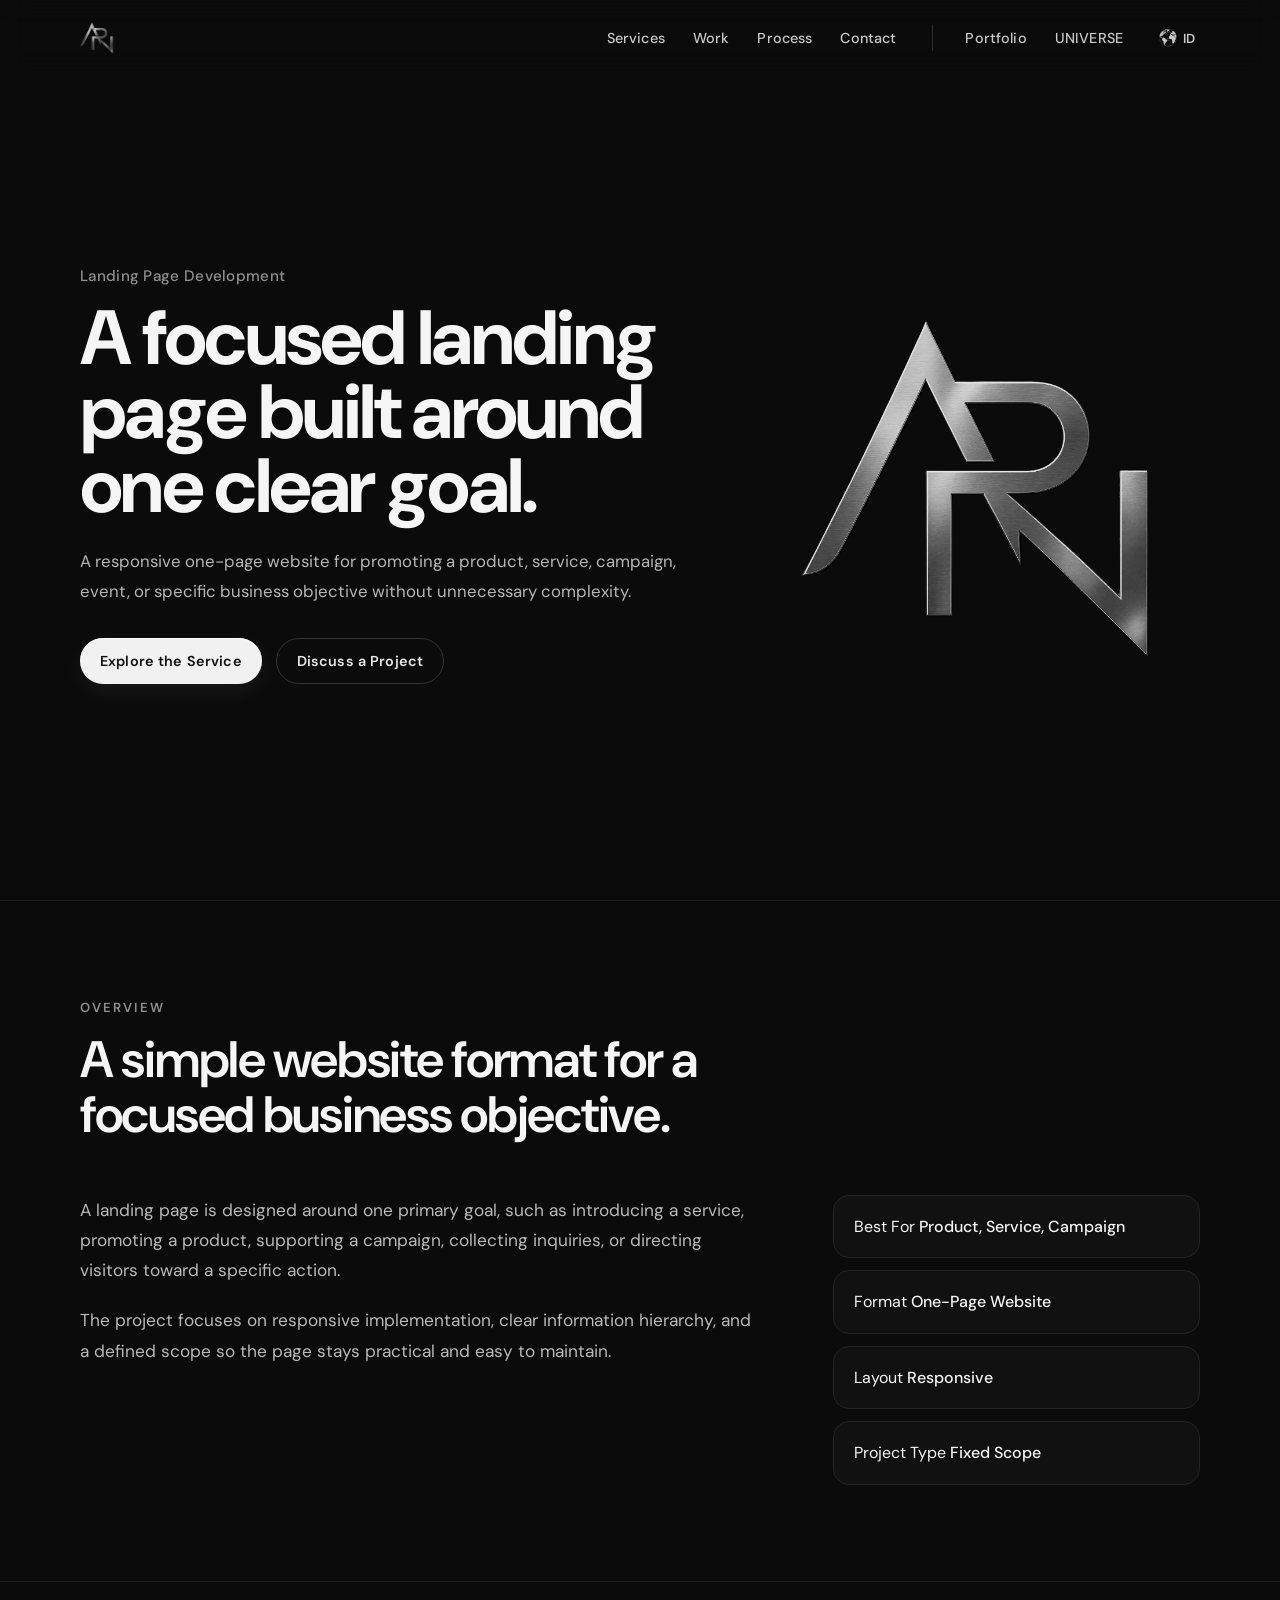
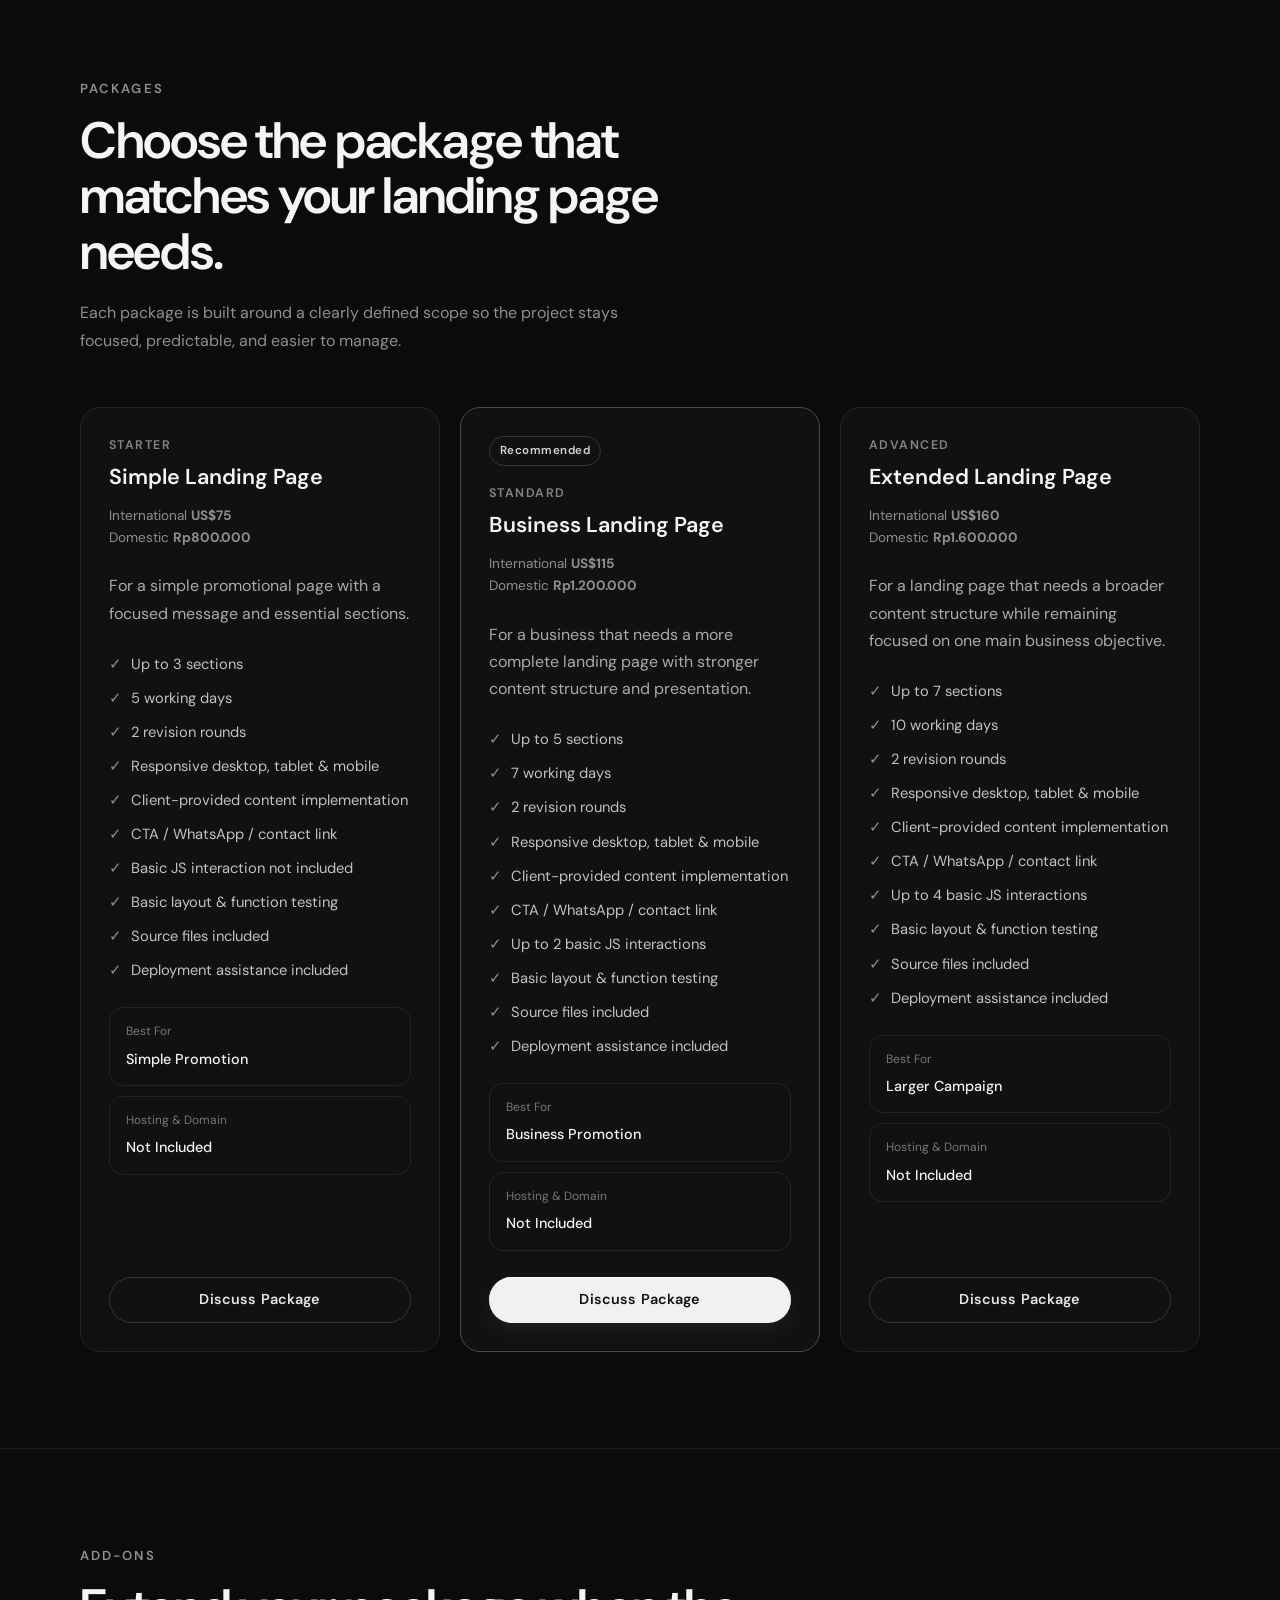
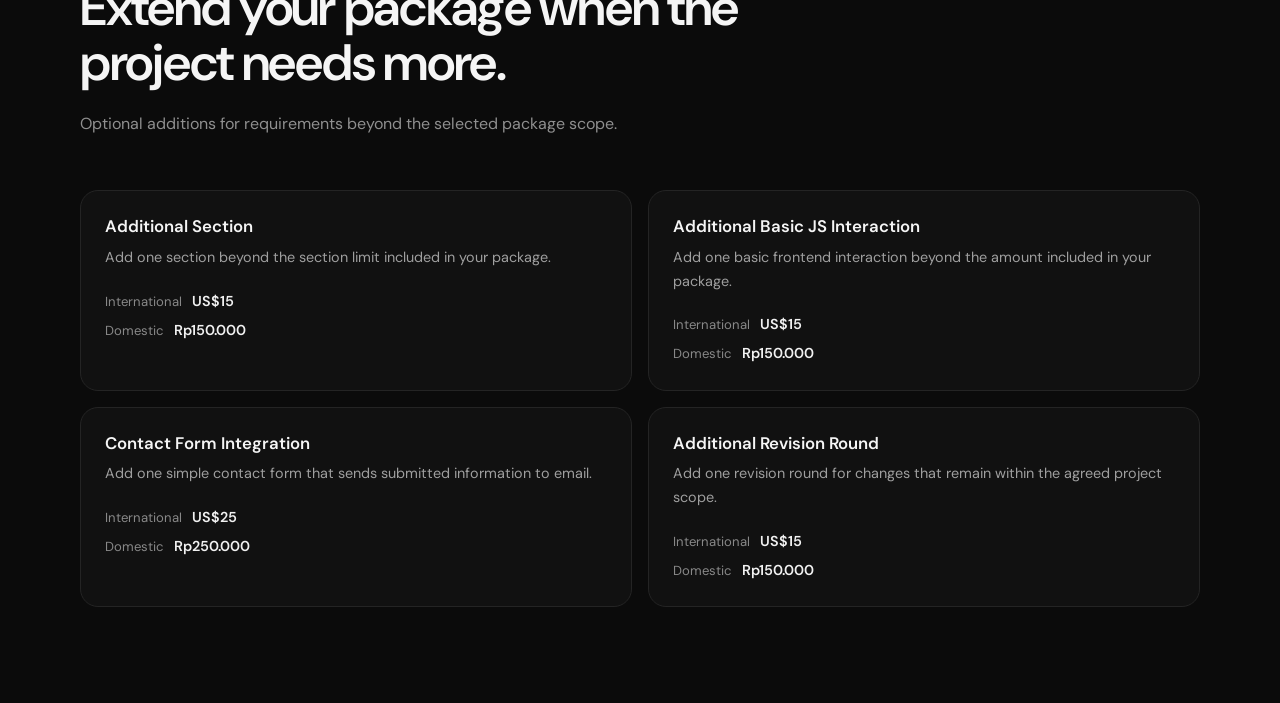
==== landingpage.html @ cb836914 "Landing Page Added" ====
<!DOCTYPE html>
<html lang="en">
  <head>
    <meta charset="UTF-8" />
    <meta name="viewport" content="width=device-width, initial-scale=1.0" />

    <title>Landing Page Development | APN Services</title>

    <meta name="description" content="Landing page development service by APN Services for focused business goals, campaigns, products, services, and promotions." />

    <link rel="icon" type="image/png" href="assets/icons/favicon.png" />
    <link rel="apple-touch-icon" href="assets/icons/apple-touch-icon.png" />

    <meta name="theme-color" content="#0b0b0b" />

    <link rel="stylesheet" href="assets/css/style.css" />

    <link rel="preconnect" href="https://fonts.googleapis.com" />
    <link rel="preconnect" href="https://fonts.gstatic.com" crossorigin />

    <link href="https://fonts.googleapis.com/css2?family=DM+Sans:wght@400;500;600;700&display=swap" rel="stylesheet" />
  </head>

  <body>
    <!-- ===== Header / Navbar ===== -->
    <header id="header">
      <nav class="navbar container">
        <a href="index.html#hero" class="brand" aria-label="Back to homepage">
          <img src="assets/icons/apn-logo.webp" alt="APN Logo" class="brand-logo" />
        </a>

        <ul class="nav-links">
          <li>
            <a href="index.html#services" data-i18n="navServices"> Services </a>
          </li>

          <li>
            <a href="index.html#work" data-i18n="navWork"> Work </a>
          </li>

          <li>
            <a href="index.html#process" data-i18n="navProcess"> Process </a>
          </li>

          <li>
            <a href="index.html#contact" data-i18n="navContact"> Contact </a>
          </li>

          <li class="nav-divider">
            <a href="https://anandaputran.github.io/" data-i18n="navPortfolio"> Portfolio </a>
          </li>

          <li>
            <a href="https://apnuniverse.github.io/"> UNIVERSE </a>
          </li>
        </ul>

        <div class="nav-actions">
          <button class="language-toggle" type="button" aria-label="Switch language">
            <img src="assets/icons/globe.svg" alt="" class="language-icon" aria-hidden="true" />

            <span class="language-label">ID</span>
          </button>

          <button type="button" class="menu-toggle" aria-label="Open navigation menu" aria-expanded="false">☰</button>
        </div>
      </nav>
    </header>

    <main>
      <!-- ===== Hero Section ===== -->
      <section id="hero" class="hero">
        <div class="container hero-content">
          <div class="hero-text">
            <p class="hero-eyebrow" data-i18n="landingHeroEyebrow">Landing Page Development</p>

            <h1 data-i18n="landingHeroTitle">A focused landing page built around one clear goal.</h1>

            <p class="hero-description" data-i18n="landingHeroDescription">A responsive one-page website for promoting a product, service, campaign, event, or specific business objective without unnecessary complexity.</p>

            <div class="hero-actions">
              <a href="#overview" class="btn btn-primary" data-i18n="landingHeroPrimary"> Explore the Service </a>

              <a href="index.html#contact" class="btn btn-secondary" data-i18n="landingHeroSecondary"> Discuss a Project </a>
            </div>
          </div>

          <div class="hero-visual" aria-hidden="true">
            <img src="assets/icons/apn-logo.webp" alt="" class="hero-logo" />
          </div>
        </div>
      </section>

      <!-- ===== OVERVIEW ===== -->
      <section id="overview" class="about">
        <div class="container">
          <div class="section-heading">
            <p class="section-label" data-i18n="landingOverviewLabel">Overview</p>

            <h2 data-i18n="landingOverviewTitle">A simple website format for a focused business objective.</h2>
          </div>

          <div class="about-grid">
            <div class="about-text">
              <p data-i18n="landingOverviewDescription1">
                A landing page is designed around one primary goal, such as introducing a service, promoting a product, supporting a campaign, collecting inquiries, or directing visitors toward a specific action.
              </p>

              <p data-i18n="landingOverviewDescription2">The project focuses on responsive implementation, clear information hierarchy, and a defined scope so the page stays practical and easy to maintain.</p>
            </div>

            <div class="about-meta">
              <div class="about-meta-item">
                <span data-i18n="landingOverviewMeta1Label">Best For</span>
                <strong data-i18n="landingOverviewMeta1Value"> Product, Service, Campaign </strong>
              </div>

              <div class="about-meta-item">
                <span data-i18n="landingOverviewMeta2Label">Format</span>
                <strong data-i18n="landingOverviewMeta2Value"> One-Page Website </strong>
              </div>

              <div class="about-meta-item">
                <span data-i18n="landingOverviewMeta3Label">Layout</span>
                <strong data-i18n="landingOverviewMeta3Value"> Responsive </strong>
              </div>

              <div class="about-meta-item">
                <span data-i18n="landingOverviewMeta4Label">Project Type</span>
                <strong data-i18n="landingOverviewMeta4Value"> Fixed Scope </strong>
              </div>
            </div>
          </div>
        </div>
      </section>

      <!-- ===== PACKAGES ===== -->
      <section id="packages" class="packages">
        <div class="container">
          <div class="section-heading">
            <p class="section-label" data-i18n="landingPackagesLabel">Packages</p>

            <h2 data-i18n="landingPackagesTitle">Choose the package that matches your landing page needs.</h2>

            <p class="section-description" data-i18n="landingPackagesDescription">Each package is built around a clearly defined scope so the project stays focused, predictable, and easier to manage.</p>
          </div>

          <div class="packages-grid">
            <!-- ===== Starter Package ===== -->
            <article class="package-card">
              <div class="package-header">
                <div>
                  <p class="package-tier" data-i18n="landingPackageStarter">Starter</p>

                  <h3 data-i18n="landingPackageStarterTitle">Simple Landing Page</h3>

                  <div class="package-price">
                    <div class="package-price-item">
                      <span data-i18n="landingPackageInternational"> International </span>
                      <strong>US$75</strong>
                    </div>

                    <div class="package-price-item">
                      <span data-i18n="landingPackageDomestic"> Domestic </span>
                      <strong>Rp800.000</strong>
                    </div>
                  </div>
                </div>

                <button class="package-toggle" type="button" aria-label="Toggle Starter package details" aria-expanded="false">
                  <span aria-hidden="true">＋</span>
                </button>
              </div>

              <div class="package-body">
                <p class="package-description" data-i18n="landingPackageStarterDescription">For a simple promotional page with a focused message and essential sections.</p>

                <ul class="package-features">
                  <li data-i18n="landingPackageStarterSections">Up to 3 sections</li>

                  <li data-i18n="landingPackageStarterTimeline">5 working days</li>

                  <li data-i18n="landingPackageRevisions">2 revision rounds</li>

                  <li data-i18n="landingPackageResponsive">Responsive desktop, tablet & mobile</li>

                  <li data-i18n="landingPackageContentImplementation">Client-provided content implementation</li>

                  <li data-i18n="landingPackageContactLink">CTA / WhatsApp / contact link</li>

                  <li data-i18n="landingPackageNoJs">Basic JS interaction not included</li>

                  <li data-i18n="landingPackageTesting">Basic layout & function testing</li>

                  <li data-i18n="landingPackageSourceFiles">Source files included</li>

                  <li data-i18n="landingPackageDeployment">Deployment assistance included</li>
                </ul>

                <div class="package-meta">
                  <div>
                    <span data-i18n="landingPackageBestForLabel"> Best For </span>

                    <strong data-i18n="landingPackageStarterBestFor"> Simple Promotion </strong>
                  </div>

                  <div>
                    <span data-i18n="landingPackageHostingDomainLabel"> Hosting & Domain </span>

                    <strong data-i18n="landingPackageNotIncluded"> Not Included </strong>
                  </div>
                </div>

                <a href="index.html#contact" class="btn btn-secondary" data-i18n="landingPackageDiscuss"> Discuss Package </a>
              </div>
            </article>

            <!-- ===== Standard Package ===== -->
            <article class="package-card package-card-featured">
              <div class="package-badge" data-i18n="landingPackageRecommended">Recommended</div>

              <div class="package-header">
                <div>
                  <p class="package-tier" data-i18n="landingPackageStandard">Standard</p>

                  <h3 data-i18n="landingPackageStandardTitle">Business Landing Page</h3>

                  <div class="package-price">
                    <div class="package-price-item">
                      <span data-i18n="landingPackageInternational"> International </span>
                      <strong>US$115</strong>
                    </div>

                    <div class="package-price-item">
                      <span data-i18n="landingPackageDomestic"> Domestic </span>
                      <strong>Rp1.200.000</strong>
                    </div>
                  </div>
                </div>

                <button class="package-toggle" type="button" aria-label="Toggle Standard package details" aria-expanded="false">
                  <span aria-hidden="true">＋</span>
                </button>
              </div>

              <div class="package-body">
                <p class="package-description" data-i18n="landingPackageStandardDescription">For a business that needs a more complete landing page with stronger content structure and presentation.</p>

                <ul class="package-features">
                  <li data-i18n="landingPackageStandardSections">Up to 5 sections</li>

                  <li data-i18n="landingPackageStandardTimeline">7 working days</li>

                  <li data-i18n="landingPackageRevisions">2 revision rounds</li>

                  <li data-i18n="landingPackageResponsive">Responsive desktop, tablet & mobile</li>

                  <li data-i18n="landingPackageContentImplementation">Client-provided content implementation</li>

                  <li data-i18n="landingPackageContactLink">CTA / WhatsApp / contact link</li>

                  <li data-i18n="landingPackageStandardJs">Up to 2 basic JS interactions</li>

                  <li data-i18n="landingPackageTesting">Basic layout & function testing</li>

                  <li data-i18n="landingPackageSourceFiles">Source files included</li>

                  <li data-i18n="landingPackageDeployment">Deployment assistance included</li>
                </ul>

                <div class="package-meta">
                  <div>
                    <span data-i18n="landingPackageBestForLabel"> Best For </span>

                    <strong data-i18n="landingPackageStandardBestFor"> Business Promotion </strong>
                  </div>

                  <div>
                    <span data-i18n="landingPackageHostingDomainLabel"> Hosting & Domain </span>

                    <strong data-i18n="landingPackageNotIncluded"> Not Included </strong>
                  </div>
                </div>

                <a href="index.html#contact" class="btn btn-primary" data-i18n="landingPackageDiscuss"> Discuss Package </a>
              </div>
            </article>

            <!-- ===== Advanced Package ===== -->
            <article class="package-card">
              <div class="package-header">
                <div>
                  <p class="package-tier" data-i18n="landingPackageAdvanced">Advanced</p>

                  <h3 data-i18n="landingPackageAdvancedTitle">Extended Landing Page</h3>

                  <div class="package-price">
                    <div class="package-price-item">
                      <span data-i18n="landingPackageInternational"> International </span>
                      <strong>US$160</strong>
                    </div>

                    <div class="package-price-item">
                      <span data-i18n="landingPackageDomestic"> Domestic </span>
                      <strong>Rp1.600.000</strong>
                    </div>
                  </div>
                </div>

                <button class="package-toggle" type="button" aria-label="Toggle Advanced package details" aria-expanded="false">
                  <span aria-hidden="true">＋</span>
                </button>
              </div>

              <div class="package-body">
                <p class="package-description" data-i18n="landingPackageAdvancedDescription">For a landing page that needs a broader content structure while remaining focused on one main business objective.</p>

                <ul class="package-features">
                  <li data-i18n="landingPackageAdvancedSections">Up to 7 sections</li>

                  <li data-i18n="landingPackageAdvancedTimeline">10 working days</li>

                  <li data-i18n="landingPackageRevisions">2 revision rounds</li>

                  <li data-i18n="landingPackageResponsive">Responsive desktop, tablet & mobile</li>

                  <li data-i18n="landingPackageContentImplementation">Client-provided content implementation</li>

                  <li data-i18n="landingPackageContactLink">CTA / WhatsApp / contact link</li>

                  <li data-i18n="landingPackageAdvancedJs">Up to 4 basic JS interactions</li>

                  <li data-i18n="landingPackageTesting">Basic layout & function testing</li>

                  <li data-i18n="landingPackageSourceFiles">Source files included</li>

                  <li data-i18n="landingPackageDeployment">Deployment assistance included</li>
                </ul>

                <div class="package-meta">
                  <div>
                    <span data-i18n="landingPackageBestForLabel"> Best For </span>

                    <strong data-i18n="landingPackageAdvancedBestFor"> Larger Campaign </strong>
                  </div>

                  <div>
                    <span data-i18n="landingPackageHostingDomainLabel"> Hosting & Domain </span>

                    <strong data-i18n="landingPackageNotIncluded"> Not Included </strong>
                  </div>
                </div>

                <a href="index.html#contact" class="btn btn-secondary" data-i18n="landingPackageDiscuss"> Discuss Package </a>
              </div>
            </article>
          </div>
        </div>
      </section>

      <!-- ===== ADD-ONS ===== -->
      <section id="addons" class="addons">
        <div class="container">
          <div class="section-heading">
            <p class="section-label" data-i18n="landingAddonsLabel">Add-ons</p>

            <h2 data-i18n="landingAddonsTitle">Extend your package when the project needs more.</h2>

            <p class="section-description" data-i18n="landingAddonsDescription">Optional additions for requirements beyond the selected package scope.</p>
          </div>

          <div class="addons-grid">
            <!-- ===== Additional Section ===== -->
            <article class="addon-card">
              <h3 data-i18n="landingAddonSectionTitle">Additional Section</h3>

              <p class="addon-description" data-i18n="landingAddonSectionDescription">Add one section beyond the section limit included in your package.</p>

              <div class="addon-price">
                <p>
                  <span data-i18n="landingPackageInternational">International</span>
                  <strong>US$15</strong>
                </p>

                <p>
                  <span data-i18n="landingPackageDomestic">Domestic</span>
                  <strong>Rp150.000</strong>
                </p>
              </div>
            </article>

            <!-- ===== Additional Basic JS Interaction ===== -->
            <article class="addon-card">
              <h3 data-i18n="landingAddonInteractionTitle">Additional Basic JS Interaction</h3>

              <p class="addon-description" data-i18n="landingAddonInteractionDescription">Add one basic frontend interaction beyond the amount included in your package.</p>

              <div class="addon-price">
                <p>
                  <span data-i18n="landingPackageInternational">International</span>
                  <strong>US$15</strong>
                </p>

                <p>
                  <span data-i18n="landingPackageDomestic">Domestic</span>
                  <strong>Rp150.000</strong>
                </p>
              </div>
            </article>

            <!-- ===== Contact Form Integration ===== -->
            <article class="addon-card">
              <h3 data-i18n="landingAddonFormTitle">Contact Form Integration</h3>

              <p class="addon-description" data-i18n="landingAddonFormDescription">Add one simple contact form that sends submitted information to email.</p>

              <div class="addon-price">
                <p>
                  <span data-i18n="landingPackageInternational">International</span>
                  <strong>US$25</strong>
                </p>

                <p>
                  <span data-i18n="landingPackageDomestic">Domestic</span>
                  <strong>Rp250.000</strong>
                </p>
              </div>
            </article>

            <!-- ===== Additional Revision Round ===== -->
            <article class="addon-card">
              <h3 data-i18n="landingAddonRevisionTitle">Additional Revision Round</h3>

              <p class="addon-description" data-i18n="landingAddonRevisionDescription">Add one revision round for changes that remain within the agreed project scope.</p>

              <div class="addon-price">
                <p>
                  <span data-i18n="landingPackageInternational">International</span>
                  <strong>US$15</strong>
                </p>

                <p>
                  <span data-i18n="landingPackageDomestic">Domestic</span>
                  <strong>Rp150.000</strong>
                </p>
              </div>
            </article>
          </div>
        </div>
      </section>
    </main>

    <script src="data/translations.js"></script>
    <script src="assets/js/main.js"></script>
  </body>
</html>
---- assets/css/style.css ----
/* ===== Base ===== */

* {
  margin: 0;
  padding: 0;
  box-sizing: border-box;
}

html {
  scroll-behavior: smooth;
}

body {
  font-family: "DM Sans", Arial, Helvetica, sans-serif;
  background: #0b0b0b;
  color: #f5f5f5;
  line-height: 1.6;
  font-weight: 400;
}

img {
  max-width: 100%;
  display: block;
}

a {
  color: inherit;
  text-decoration: none;
}

button {
  font: inherit;
  color: inherit;
}

a:focus-visible,
button:focus-visible {
  outline: 2px solid #f5f5f5;
  outline-offset: 4px;
}

.container {
  width: min(1120px, calc(100% - 48px));
  margin-inline: auto;
}

/* ===== Header / Navbar ===== */

#header {
  position: sticky;
  top: 0;
  z-index: 1000;
  background: rgba(11, 11, 11, 0.82);
  -webkit-backdrop-filter: blur(14px);
  backdrop-filter: blur(14px);
}

.navbar {
  min-height: 76px;

  display: flex;
  align-items: center;
  justify-content: space-between;
  position: relative;

  gap: 32px;
}

.brand {
  display: inline-flex;
  align-items: center;
}

.brand-logo {
  width: 36px;
  height: 36px;
  object-fit: contain;
  opacity: 0.88;
  transition: opacity 0.2s ease, transform 0.2s ease, filter 0.2s ease;
}

.brand:hover .brand-logo {
  opacity: 1;
  transform: translateY(-1px);
  filter: drop-shadow(0 6px 14px rgba(255, 255, 255, 0.08));
}

.nav-links {
  list-style: none;

  display: flex;
  align-items: center;
  gap: 28px;

  margin-left: auto;
}

.nav-links a {
  font-size: 0.9rem;
  font-weight: 500;
  letter-spacing: 0.01em;
  color: #c9c9c9;
  transition: color 0.2s ease;
}

.nav-links a:hover {
  color: #ffffff;
}

.nav-actions {
  display: flex;
  align-items: center;
  gap: 12px;
}

.language-toggle {
  display: inline-flex;
  align-items: center;
  gap: 6px;
  border: 0;
  background: transparent;
  color: #c9c9c9;
  padding: 6px 4px;
  transition: color 0.2s ease;
  font-size: 0.82rem;
  font-weight: 600;
  letter-spacing: 0.04em;
  cursor: pointer;
}

.language-icon {
  width: 18px;
  height: 18px;
  display: block;
}

.language-toggle:hover {
  color: #ffffff;
}

.menu-toggle {
  display: none;
  border: 1px solid #2d2d2d;
  background: transparent;
  color: #c9c9c9;
  border-radius: 999px;
  padding: 8px 12px;
  font-size: 0.82rem;
  font-weight: 600;
  letter-spacing: 0.04em;
  cursor: pointer;
  transition: color 0.2s ease, background 0.2s ease, border-color 0.2s ease;
}

.menu-toggle:hover {
  color: #ffffff;
  background: #171717;
  border-color: #464646;
}

/* ===== Hero ===== */

.hero {
  min-height: calc(100vh - 76px);

  display: flex;
  align-items: center;

  padding: 72px 0;
}

.hero-content {
  display: grid;
  grid-template-columns: minmax(0, 1.2fr) minmax(280px, 0.8fr);
  align-items: center;
  gap: 72px;
}

.hero-text {
  max-width: 720px;
}

.hero-eyebrow {
  margin-bottom: 14px;
  font-size: 0.95rem;
  font-weight: 500;
  letter-spacing: 0.02em;
  color: #8f8f8f;
}

.hero h1 {
  font-size: clamp(2.8rem, 6vw, 5.8rem);
  line-height: 0.96;
  letter-spacing: -0.035em;
  font-weight: 700;
  margin-bottom: 24px;
}

.hero h2 {
  display: flex;
  flex-direction: column;
  gap: 4px;
  margin-bottom: 24px;
  font-size: clamp(1.2rem, 2vw, 1.6rem);
  font-weight: 500;
}

.hero h2 span {
  color: #a5a5a5;
  font-size: 0.95em;
  font-weight: 500;
}

.hero-description {
  max-width: 620px;
  margin-bottom: 32px;
  color: #b6b6b6;
  font-size: 1.05rem;
  line-height: 1.75;
}

.hero-actions {
  display: flex;
  flex-wrap: wrap;
  gap: 14px;

  margin-bottom: 28px;
}

.btn {
  display: inline-flex;
  align-items: center;
  justify-content: center;
  min-height: 46px;
  padding: 0 20px;
  border-radius: 999px;
  font-size: 0.9rem;
  font-weight: 600;
  letter-spacing: 0.01em;
  transition: transform 0.2s ease, background 0.2s ease, border-color 0.2s ease, box-shadow 0.2s ease;
}

.btn:hover {
  transform: translateY(-2px);
}

.btn:active {
  transform: translateY(0);
}

.btn-primary {
  background: #f1f1f1;
  color: #111111;
  box-shadow: inset 0 1px 0 rgba(255, 255, 255, 0.8), 0 8px 24px rgba(255, 255, 255, 0.06);
}

.btn-primary:hover {
  background: #ffffff;
  box-shadow: inset 0 1px 0 rgba(255, 255, 255, 0.9), 0 10px 28px rgba(255, 255, 255, 0.08);
}

.btn-secondary {
  border: 1px solid #343434;
  color: #e7e7e7;
}

.btn-secondary:hover {
  border-color: #646464;
  background: #171717;
}

.hero-socials {
  display: flex;
  flex-wrap: wrap;
  gap: 18px;
}

.hero-socials a {
  color: #8f8f8f;
  font-size: 0.88rem;
  font-weight: 500;
  letter-spacing: 0.01em;
  transition: color 0.2s ease;
}

.hero-socials a:hover {
  color: #ffffff;
}

.hero-visual {
  display: flex;
  justify-content: center;
  align-items: center;
}

.hero-logo {
  width: min(100%, 380px);

  opacity: 0.9;
}

/* ===== Section Base ===== */

section {
  padding: 96px 0;
}

.section-heading {
  max-width: 720px;
  margin-bottom: 52px;
}

.section-label {
  margin-bottom: 14px;
  color: #8f8f8f;
  font-size: 0.82rem;
  font-weight: 600;
  text-transform: uppercase;
  letter-spacing: 0.16em;
}

.section-heading h2 {
  font-size: clamp(2rem, 4vw, 3.4rem);
  line-height: 1.08;
  letter-spacing: -0.025em;
  font-weight: 600;
}

/* ===== About ===== */

.about {
  border-top: 1px solid #1d1d1d;
}

.about-grid {
  display: grid;
  grid-template-columns: minmax(0, 1.3fr) minmax(280px, 0.7fr);
  gap: 72px;
  align-items: start;
}

.about-text {
  max-width: 720px;
  display: grid;
  gap: 20px;
  color: #b9b9b9;
  font-size: 1.08rem;
  line-height: 1.75;
}

.about-meta {
  display: grid;
  gap: 12px;
}

.about-meta-item {
  padding: 18px 20px;
  border: 1px solid #242424;
  border-radius: 16px;
  background: #111111;
}

.meta-label {
  display: block;
  margin-bottom: 5px;
  color: #777777;
  font-size: 0.78rem;
  font-weight: 500;
  letter-spacing: 0.02em;
}

.about-meta-item strong {
  font-size: 1rem;
  font-weight: 500;
  line-height: 1.4;
}

/* ===== Experience ===== */

.experience {
  border-top: 1px solid #1d1d1d;
}

.experience-list {
  position: relative;

  display: grid;
  gap: 0;
}

.experience-list::before {
  content: "";

  position: absolute;
  top: 0;
  bottom: 0;
  left: 118px;

  width: 1px;

  background: #292929;
}

.experience-item {
  display: grid;
  grid-template-columns: 120px 1fr;
  gap: 36px;

  position: relative;

  padding: 0 0 48px;
}

.experience-item:last-child {
  padding-bottom: 0;
}

.experience-date {
  position: relative;
  padding-top: 4px;
  color: #777777;
  font-size: 0.82rem;
  font-weight: 500;
  letter-spacing: 0.02em;
}

.experience-date::after {
  content: "";

  position: absolute;
  top: 10px;
  right: -5px;

  width: 9px;
  height: 9px;

  border-radius: 50%;

  background: #d7d7d7;
  box-shadow: 0 0 0 5px #0b0b0b;
}

.experience-content {
  padding: 0 0 8px;
}

.experience-header {
  display: flex;
  justify-content: space-between;
  align-items: flex-start;
  gap: 24px;

  margin-bottom: 14px;
}

.experience-header h3 {
  margin-bottom: 4px;
  font-size: 1.35rem;
  font-weight: 600;
  line-height: 1.25;
}

.experience-company {
  color: #8f8f8f;
  font-size: 0.92rem;
  font-weight: 500;
}

.experience-type {
  flex-shrink: 0;
  padding: 6px 10px;
  border: 1px solid #2c2c2c;
  border-radius: 999px;
  color: #999999;
  font-size: 0.76rem;
  font-weight: 500;
  letter-spacing: 0.02em;
}

.experience-description {
  max-width: 760px;
  color: #b5b5b5;
  font-size: 1rem;
  line-height: 1.75;
}

/* ===== Projects ===== */

.projects {
  border-top: 1px solid #1d1d1d;
}

.featured-project {
  display: grid;
  grid-template-columns: minmax(0, 1.25fr) minmax(340px, 0.75fr);
  gap: 48px;
  align-items: stretch;
  padding: 28px;
  border: 1px solid #222222;
  border-radius: 22px;
  background: #101010;
  box-shadow: inset 0 1px 0 rgba(255, 255, 255, 0.03);
}

.project-visual {
  min-height: 480px;
}

.project-content {
  display: flex;
  flex-direction: column;
  justify-content: center;
}

.project-number {
  margin-bottom: 30px;
  color: #555555;
  font-size: 0.78rem;
  font-weight: 500;
  letter-spacing: 0.04em;
}

.project-category {
  margin-bottom: 10px;
  color: #8f8f8f;
  font-size: 0.78rem;
  font-weight: 600;
  text-transform: uppercase;
  letter-spacing: 0.14em;
}

.project-content h3 {
  margin-bottom: 16px;
  font-size: clamp(2rem, 4vw, 3.2rem);
  line-height: 1.05;
  letter-spacing: -0.025em;
  font-weight: 600;
}

.project-flow {
  margin-bottom: 22px;

  color: #d0d0d0;

  font-size: 1rem;
  line-height: 1.7;
}

.project-description {
  max-width: 560px;
  margin-bottom: 28px;
  color: #a9a9a9;
  font-size: 1rem;
  line-height: 1.75;
}

.project-tech {
  display: flex;
  flex-wrap: wrap;
  gap: 8px;

  margin-bottom: 32px;
}

.project-tech span {
  padding: 7px 10px;
  border: 1px solid #292929;
  border-radius: 999px;
  color: #999999;
  font-size: 0.76rem;
  font-weight: 500;
  letter-spacing: 0.01em;
  transition: color 0.2s ease, border-color 0.2s ease, background 0.2s ease;
}

.project-tech span:hover {
  color: #d0d0d0;
  border-color: #3a3a3a;
  background: #161616;
}

.project-actions {
  display: flex;
  align-items: center;
  gap: 16px;
}

.project-link {
  display: inline-flex;
  align-items: center;
  gap: 8px;
  padding-bottom: 4px;
  border-bottom: 1px solid #555555;
  color: #eeeeee;
  font-size: 0.9rem;
  font-weight: 600;
  letter-spacing: 0.01em;
  transition: color 0.2s ease, border-color 0.2s ease, gap 0.2s ease;
}

.project-link:hover {
  gap: 12px;
  color: #ffffff;
  border-color: #ffffff;
}

.projects-footer {
  margin-top: 24px;
  color: #666666;
  font-size: 0.84rem;
  font-weight: 400;
  text-align: right;
}

/* ===== Project Gallery ===== */

.project-gallery {
  display: flex;
  align-items: center;
  justify-content: center;
  min-height: 520px;
  overflow: hidden;
  border-radius: 16px;
}

.project-image {
  width: 150%;
  max-width: none;
  height: auto;
  display: block;
  margin-inline: auto;
  object-fit: contain;
  box-shadow: 0 18px 50px rgba(0, 0, 0, 0.35);
  transition: transform 0.4s ease;
}

.project-gallery:hover .project-image {
  transform: scale(1.04);
}

/* ===== Skills ===== */

.skills {
  border-top: 1px solid #1d1d1d;
}

.skills-grid {
  display: grid;
  grid-template-columns: repeat(2, minmax(0, 1fr));
  gap: 18px;
}

.skill-group {
  min-height: 220px;

  padding: 24px;

  border: 1px solid #242424;
  border-radius: 18px;

  background: #101010;
}

.skill-index {
  margin-bottom: 32px;
  color: #555555;
  font-size: 0.76rem;
  font-weight: 500;
  letter-spacing: 0.04em;
}

.skill-group h3 {
  margin-bottom: 20px;
  font-size: 1.25rem;
  font-weight: 600;
  line-height: 1.3;
}

.skill-tags {
  display: flex;
  flex-wrap: wrap;
  gap: 8px;
}

.skill-tags span {
  padding: 7px 10px;
  border: 1px solid #2b2b2b;
  border-radius: 999px;
  color: #a0a0a0;
  font-size: 0.78rem;
  font-weight: 500;
  letter-spacing: 0.01em;
  transition: color 0.2s ease, border-color 0.2s ease, background 0.2s ease;
}

.skill-tags span:hover {
  color: #d0d0d0;
  border-color: #3a3a3a;
  background: #161616;
}

/* ===== Education ===== */
.education {
  padding: 120px 0;
  border-top: 1px solid #1d1d1d;
}

.education-card {
  margin-top: 48px;
  padding: 40px;

  display: grid;
  grid-template-columns: 140px 1fr auto;
  gap: 40px;
  align-items: start;

  background: #0d0d0d;
  border: 1px solid #1f1f1f;
  border-radius: 18px;
}

.education-year span,
.education-meta span {
  color: #8f8f8f;
  font-size: 0.8rem;
  font-weight: 500;
  letter-spacing: 0.02em;
}

.education-level {
  margin-bottom: 10px;
  color: #8f8f8f;
  font-size: 0.74rem;
  font-weight: 600;
  text-transform: uppercase;
  letter-spacing: 0.14em;
}

.education-content h3 {
  margin: 0 0 8px;
  font-size: 1.5rem;
  font-weight: 600;
  line-height: 1.25;
}

.education-school {
  margin-bottom: 22px;
  color: #aaa;
  font-size: 0.95rem;
  font-weight: 500;
}

.education-description {
  max-width: 650px;
  margin: 0;
  color: #ccc;
  font-size: 1rem;
  line-height: 1.75;
}

/* ===== Certifications ===== */

.certificates {
  border-top: 1px solid #1d1d1d;
}

.certificates-grid {
  display: grid;
  grid-template-columns: repeat(3, minmax(0, 1fr));
  gap: 18px;
}

.certificate-card {
  overflow: hidden;

  display: flex;
  flex-direction: column;

  border: 1px solid #242424;
  border-radius: 18px;

  background: #101010;
}

.certificate-preview {
  height: 240px;

  display: flex;
  align-items: center;
  justify-content: center;

  padding: 16px;

  background: #0b0b0b;
  border-bottom: 1px solid #242424;
}

.certificate-preview img {
  width: 100%;
  height: 100%;
  object-fit: contain;
  border-radius: 20px;
  -webkit-border-radius: 20px;
  -moz-border-radius: 20px;
  -ms-border-radius: 20px;
  -o-border-radius: 20px;
}

.certificate-content {
  display: flex;
  flex-direction: column;

  flex: 1;

  padding: 22px;
}

.certificate-type {
  margin-bottom: 10px;
  color: #777777;
  font-size: 0.7rem;
  font-weight: 600;
  text-transform: uppercase;
  letter-spacing: 0.14em;
}

.certificate-content h3 {
  margin-bottom: 8px;
  font-size: 1.15rem;
  font-weight: 600;
  line-height: 1.35;
}

.certificate-issuer {
  margin-bottom: 18px;
  color: #999999;
  font-size: 0.86rem;
  font-weight: 500;
}

.certificate-year {
  margin-top: auto;
  color: #666666;
  font-size: 0.78rem;
  font-weight: 500;
  letter-spacing: 0.02em;
}

/* ===== Additional Credentials ===== */

.additional-credentials {
  margin-top: 42px;

  padding-top: 28px;

  border-top: 1px solid #202020;
}

.additional-heading {
  margin-bottom: 18px;
  color: #8f8f8f;
  font-size: 0.74rem;
  font-weight: 600;
  text-transform: uppercase;
  letter-spacing: 0.14em;
}

.credential-list {
  display: grid;
}

.credential-item {
  display: flex;
  align-items: center;
  justify-content: space-between;
  gap: 32px;

  padding: 20px 0;

  border-bottom: 1px solid #1e1e1e;
}

.credential-item h4 {
  margin-bottom: 4px;
  font-size: 1rem;
  font-weight: 600;
  line-height: 1.35;
}

.credential-item p,
.credential-item > span {
  color: #777777;
  font-size: 0.82rem;
  font-weight: 500;
  line-height: 1.5;
}

.credential-item > span {
  flex-shrink: 0;
  text-align: right;
}

/* ===== Contact ===== */

.contact {
  padding: 140px 0;

  border-top: 1px solid #1d1d1d;
}

.contact-wrapper {
  display: grid;
  grid-template-columns: minmax(0, 1.5fr) minmax(260px, 0.5fr);
  gap: 80px;

  align-items: end;
}

.contact-heading h2 {
  max-width: 850px;
  margin-bottom: 24px;
  font-size: clamp(2.6rem, 5vw, 5rem);
  font-weight: 600;
  line-height: 1.02;
  letter-spacing: -0.035em;
}

.contact-description {
  max-width: 620px;
  color: #8f8f8f;
  font-size: 1rem;
  line-height: 1.75;
}

.contact-actions {
  display: flex;
  flex-direction: column;
  align-items: flex-start;

  gap: 24px;
}

.contact-primary {
  display: inline-flex;
  align-items: center;
  justify-content: space-between;
  gap: 48px;
  width: 100%;
  padding: 18px 20px;
  border: 1px solid #303030;
  border-radius: 999px;
  color: #f2f2f2;
  text-decoration: none;
  box-shadow: inset 0 1px 0 rgba(255, 255, 255, 0.04);
  transition: transform 0.2s ease, background 0.2s ease, border-color 0.2s ease, box-shadow 0.2s ease;
}

.contact-primary:hover {
  transform: translateY(-2px);
  background: #171717;
  border-color: #4a4a4a;
  box-shadow: inset 0 1px 0 rgba(255, 255, 255, 0.06), 0 8px 24px rgba(0, 0, 0, 0.18);
}

.contact-primary:active {
  transform: translateY(0);
}

.contact-primary span {
  font-size: 1rem;
  font-weight: 600;
  letter-spacing: 0.01em;
}

.contact-links a {
  color: #777777;
  font-size: 0.82rem;
  font-weight: 500;
  letter-spacing: 0.01em;
  text-decoration: none;
  transition: color 0.2s ease;
}

.contact-links a:hover {
  color: #f2f2f2;
}

/* ===== Footer ===== */

.footer {
  padding: 28px 0;

  border-top: 1px solid #1d1d1d;
}

.footer-wrapper {
  display: grid;
  grid-template-columns: 1fr auto 1fr;
  align-items: center;
  gap: 24px;
}

.footer-brand {
  display: flex;
  align-items: center;
  gap: 12px;
}

.footer-logo {
  width: 28px;
  height: 28px;

  object-fit: contain;
}

.footer-brand p,
.footer-copy,
.back-to-top {
  color: #6f6f6f;
  font-size: 0.78rem;
  font-weight: 500;
  line-height: 1.4;
}

.footer-copy {
  text-align: center;
}

.back-to-top {
  justify-self: end;
  display: inline-flex;
  align-items: center;
  gap: 8px;
  letter-spacing: 0.01em;
  text-decoration: none;
  transition: color 0.25s ease, transform 0.25s ease;
  transform: translateY(0);
}

.back-to-top:hover {
  color: #f2f2f2;
  transform: translateY(-2px);
}

.back-to-top:active {
  transform: translateY(0);
}

/* ===== Services ===== */

.services {
  border-top: 1px solid #1d1d1d;
}

.section-description {
  max-width: 600px;
  margin-top: 20px;
  color: #8f8f8f;
  font-size: 1rem;
  line-height: 1.75;
}

.services-grid {
  display: grid;
  grid-template-columns: repeat(2, minmax(0, 1fr));
  gap: 18px;
}

.service-card {
  display: flex;
  flex-direction: column;
  min-height: 420px;
  padding: 28px;
  border: 1px solid #242424;
  border-radius: 18px;
  background: #101010;
}

.service-card-top {
  display: grid;
  grid-template-columns: auto 1fr;
  gap: 24px;
}

.service-number {
  padding-top: 5px;
  color: #666666;
  font-size: 0.75rem;
  font-weight: 600;
  letter-spacing: 0.08em;
}

.service-content h3 {
  max-width: 420px;
  font-size: clamp(1.7rem, 2.5vw, 2.3rem);
  font-weight: 600;
  line-height: 1.1;
  letter-spacing: -0.025em;
}

.service-content p {
  max-width: 430px;
  margin-top: 20px;
  color: #999999;
  font-size: 0.96rem;
  line-height: 1.7;
}

.service-meta {
  display: flex;
  flex-wrap: wrap;
  gap: 8px;
  margin-top: auto;
  padding-top: 40px;
}

.service-meta span {
  padding: 6px 10px;
  border: 1px solid #2d2d2d;
  border-radius: 999px;
  color: #8f8f8f;
  font-size: 0.72rem;
  font-weight: 500;
}

.service-link {
  display: flex;
  align-items: center;
  justify-content: space-between;
  margin-top: 24px;
  padding-top: 20px;
  border-top: 1px solid #242424;
  font-size: 0.92rem;
  font-weight: 600;
}

.service-link span[aria-hidden="true"] {
  transition: transform 0.2s ease;
}

.service-link:hover span[aria-hidden="true"] {
  transform: translateX(4px);
}

.nav-divider {
  margin-left: 0.5rem;
  padding-left: 2rem;
  border-left: 1px solid #2d2d2d;
}

/* ===== PACKAGES ===== */

.packages {
  border-top: 1px solid #1d1d1d;
}

.packages-grid {
  display: grid;
  grid-template-columns: repeat(3, minmax(0, 1fr));
  gap: 20px;
}

.package-card {
  position: relative;
  display: flex;
  flex-direction: column;
  padding: 28px;
  border: 1px solid #242424;
  border-radius: 20px;
  background: #111111;
}

.package-card-featured {
  border-color: #4a4a4a;
}

.package-badge {
  display: inline-flex;
  align-self: flex-start;
  margin-bottom: 18px;
  padding: 5px 10px;
  border: 1px solid #353535;
  border-radius: 999px;
  color: #d5d5d5;
  font-size: 0.72rem;
  font-weight: 600;
  letter-spacing: 0.04em;
}

.package-header {
  display: flex;
  align-items: flex-start;
  justify-content: space-between;
  gap: 20px;
}

.package-tier {
  margin-bottom: 8px;
  color: #858585;
  font-size: 0.78rem;
  font-weight: 600;
  text-transform: uppercase;
  letter-spacing: 0.12em;
}

.package-header h3 {
  font-size: 1.35rem;
  line-height: 1.25;
  font-weight: 600;
}

.package-price {
  margin-top: 14px;
  color: #8e8e8e;
  font-size: 0.85rem;
}

.package-body {
  display: flex;
  flex: 1;
  flex-direction: column;
}

.package-description {
  margin-top: 24px;
  color: #aaaaaa;
  line-height: 1.7;
}

.package-features {
  display: grid;
  gap: 12px;
  margin: 26px 0;
  padding: 0;
  list-style: none;
}

.package-features li {
  position: relative;
  padding-left: 22px;
  color: #c2c2c2;
  font-size: 0.92rem;
  line-height: 1.5;
}

.package-features li::before {
  content: "✓";
  position: absolute;
  left: 0;
  color: #8f8f8f;
}

.package-meta {
  display: grid;
  gap: 10px;
  margin-bottom: 26px;
}

.package-meta > div {
  padding: 14px 16px;
  border: 1px solid #242424;
  border-radius: 14px;
}

.package-meta span {
  display: block;
  margin-bottom: 4px;
  color: #777777;
  font-size: 0.75rem;
}

.package-meta strong {
  font-size: 0.9rem;
  font-weight: 500;
}

.package-card .btn {
  width: 100%;
  margin-top: auto;
}

.package-toggle {
  display: none;
}

/* ===== ADD-ONS ===== */

.addons {
  border-top: 1px solid #1d1d1d;
}

.addons-grid {
  display: grid;
  grid-template-columns: repeat(2, minmax(0, 1fr));
  gap: 16px;
}

.addon-card {
  padding: 24px;
  border: 1px solid #242424;
  border-radius: 18px;
  background: #111111;
}

.addon-card h3 {
  margin-bottom: 8px;
  font-size: 1.05rem;
  line-height: 1.35;
  font-weight: 600;
}

.addon-description {
  margin-bottom: 20px;
  color: #9f9f9f;
  font-size: 0.9rem;
  line-height: 1.65;
}

.addon-price {
  display: grid;
  gap: 6px;
}

.addon-price p {
  margin: 0;
  color: #888888;
  font-size: 0.82rem;
}

.addon-price span {
  margin-right: 6px;
}

.addon-price strong {
  color: #f1f1f1;
  font-size: 0.9rem;
  font-weight: 600;
}

/* ===== Responsive: Tablet & Mobile ===== */

@media (max-width: 900px) {
  .container {
    width: min(100% - 32px, 1120px);
  }

  .nav-links {
    position: absolute;
    top: calc(100% + 8px);
    right: 16px;
    left: 16px;
    display: flex;
    flex-direction: column;
    align-items: stretch;
    gap: 4px;
    padding: 12px;
    background: rgba(18, 18, 18, 0.96);
    border: 1px solid #2b2b2b;
    border-radius: 16px;
    opacity: 0;
    visibility: hidden;
    transform: translateY(-8px);
    transition: opacity 0.2s ease, transform 0.2s ease, visibility 0.2s ease;
  }

  .nav-links.active {
    opacity: 1;
    visibility: visible;
    transform: translateY(0);
  }

  .nav-links a {
    display: block;
    padding: 12px 14px;
    border-radius: 10px;
    transition: color 0.2s ease, background 0.2s ease;
  }

  .nav-links a:hover {
    background: #202020;
  }

  .menu-toggle {
    display: inline-flex;
    align-items: center;
    justify-content: center;
  }

  .menu-toggle[aria-expanded="true"] {
    color: #ffffff;
    background: #171717;
    border-color: #464646;
  }

  .hero {
    min-height: auto;
    padding: 56px 0 40px;
  }

  .hero-content {
    position: relative;
    grid-template-columns: 1fr;
    gap: 32px;
  }

  .hero-text {
    max-width: 100%;
    position: relative;
    z-index: 2;
  }

  .hero h1 {
    font-size: clamp(2.8rem, 12vw, 4.6rem);
  }

  .hero-description {
    max-width: 100%;
  }

  .hero-visual {
    position: absolute;
    right: 0;
    bottom: 10px;

    width: min(36vw, 260px);

    pointer-events: none;
    z-index: 1;
  }

  .hero-logo {
    width: 100%;
    opacity: 0.12;
  }

  section {
    padding: 72px 0;
  }

  .about-grid {
    grid-template-columns: 1fr;
    gap: 36px;
  }

  .about-meta {
    grid-template-columns: repeat(2, minmax(0, 1fr));
  }

  .experience-list::before {
    left: 16px;
  }

  .experience-item {
    grid-template-columns: 1fr;
    gap: 10px;

    padding-left: 48px;
    padding-bottom: 42px;
  }

  .experience-date {
    padding-top: 0;
  }

  .experience-date::after {
    top: 7px;
    left: -36px;
    right: auto;
  }

  .experience-header {
    gap: 16px;
  }

  .featured-project {
    grid-template-columns: 1fr;
    gap: 32px;
    padding: 22px;
  }

  .project-visual {
    min-height: auto;
  }

  .project-gallery {
    min-height: auto;

    display: flex;
    align-items: center;
    justify-content: center;

    overflow: hidden;
  }

  .project-image {
    width: 150%;
    max-width: none;
    margin-inline: auto;
  }

  .project-content {
    padding: 8px;
  }

  .project-number {
    margin-bottom: 20px;
  }

  .projects-footer {
    text-align: left;
  }

  .skills-grid {
    grid-template-columns: repeat(2, minmax(0, 1fr));
    gap: 14px;
  }

  .skill-group {
    min-height: 200px;
    padding: 20px;
  }

  .education {
    padding: 96px 0;
  }

  .education-card {
    grid-template-columns: 100px 1fr;
  }

  .education-meta {
    grid-column: 2;
  }

  .certificates-grid {
    grid-template-columns: repeat(2, minmax(0, 1fr));
    gap: 14px;
  }

  .certificate-preview {
    height: 220px;
  }

  .certificate-content {
    padding: 20px;
  }

  .contact {
    padding: 110px 0;
  }

  .contact-wrapper {
    grid-template-columns: 1fr;
    gap: 48px;
  }

  .contact-actions {
    max-width: 420px;
  }

  .services-grid {
    grid-template-columns: 1fr;
    gap: 14px;
  }

  .service-card {
    min-height: 340px;
  }
  .nav-divider {
    margin-left: 0;
    margin-top: 0.5rem;

    padding-left: 0;
    padding-top: 0.5rem;

    border-left: 0;
    border-top: 1px solid #2d2d2d;
  }

  /* ===== TABLET PACKAGES ===== */

.packages-grid {
  grid-template-columns: 1fr;
  gap: 16px;
}

.package-card {
  padding: 24px;
}

.package-header {
  align-items: center;
}

.package-toggle {
  display: inline-flex;
  flex: 0 0 auto;
  width: 38px;
  height: 38px;
  align-items: center;
  justify-content: center;
  border: 1px solid #303030;
  border-radius: 50%;
  background: transparent;
  color: #d4d4d4;
  font-size: 1.1rem;
  cursor: pointer;
}

.package-card:not(.is-open) .package-body {
  display: none;
}

.package-card.is-open .package-body {
  display: flex;
}

/* ===== TABLET ADD-ONS ===== */

.addons-grid {
  grid-template-columns: 1fr;
}

.addon-card {
  padding: 22px;
}
}

/* ===== Responsive: Small Mobile ===== */

@media (max-width: 600px) {
  .navbar {
    min-height: 68px;
    gap: 16px;
  }

  .brand-logo {
    width: 40px;
    height: 40px;
  }

  .nav-actions {
    gap: 8px;
  }

  .language-toggle {
    padding: 6px 4px;
    border-radius: 0;
  }

  .menu-toggle {
    padding: 7px 10px;
    border-radius: 999px;
  }

  .hero {
    padding: 42px 0 32px;
  }

  .hero-content {
    gap: 24px;
  }

  .hero-eyebrow {
    font-size: 0.9rem;
  }

  .hero h1 {
    font-size: clamp(2.5rem, 14vw, 4rem);
    line-height: 0.95;
    margin-bottom: 20px;
  }

  .hero h2 {
    font-size: 1.08rem;
    margin-bottom: 20px;
  }

  .hero-description {
    font-size: 0.98rem;
    line-height: 1.7;
    margin-bottom: 26px;
  }

  .hero-actions {
    display: grid;
    grid-template-columns: 1fr;
    gap: 10px;
    margin-bottom: 22px;
  }

  .btn {
    width: 100%;
  }

  .hero-socials {
    gap: 16px;
  }

  .hero-socials a {
    font-size: 0.86rem;
  }

  .hero-visual {
    right: -20px;
    bottom: 48px;
    width: 180px;
  }

  .hero-logo {
    opacity: 0.08;
  }

  section {
    padding: 56px 0;
  }

  .section-heading {
    margin-bottom: 32px;
  }

  .section-heading h2 {
    font-size: clamp(1.9rem, 9vw, 2.7rem);
  }

  .about-text {
    font-size: 1rem;
    line-height: 1.7;
  }

  .about-meta {
    grid-template-columns: 1fr;
  }

  .about-meta-item {
    padding: 16px;
  }

  .experience-item {
    padding-left: 34px;
    padding-bottom: 36px;
  }

  .experience-list::before {
    left: 6px;
  }

  .experience-date::after {
    left: -32px;
  }

  .experience-header {
    flex-direction: column;
    gap: 10px;
  }

  .experience-type {
    align-self: flex-start;
  }

  .experience-header h3 {
    font-size: 1.15rem;
  }

  .experience-description {
    font-size: 0.95rem;
    line-height: 1.7;
  }

  .featured-project {
    padding: 14px;
  }

  .project-visual {
    min-height: auto;
  }

  .project-gallery {
    display: flex;
    align-items: center;
    justify-content: center;
    overflow: hidden;
  }

  .project-image {
    width: 150%;
    max-width: none;
    margin-inline: auto;
  }

  .project-content {
    padding: 8px 4px 4px;
  }

  .project-number {
    margin-bottom: 16px;
  }

  .project-content h3 {
    font-size: 1.8rem;
  }

  .project-flow {
    font-size: 0.92rem;
    line-height: 1.65;
  }

  .project-description {
    font-size: 0.95rem;
    line-height: 1.7;
  }

  .project-tech {
    gap: 6px;
    margin-bottom: 26px;
  }

  .project-tech span {
    padding: 6px 9px;
    font-size: 0.72rem;
  }

  .projects-footer {
    margin-top: 18px;
    font-size: 0.8rem;
    text-align: left;
  }

  .skills-grid {
    grid-template-columns: 1fr;
    gap: 12px;
  }

  .skill-group {
    min-height: auto;
    padding: 18px;
  }

  .skill-index {
    margin-bottom: 20px;
  }

  .skill-group h3 {
    margin-bottom: 16px;
    font-size: 1.1rem;
  }

  .skill-tags span {
    padding: 6px 9px;
    font-size: 0.74rem;
  }

  .education {
    padding: 80px 0;
  }

  .education-card {
    margin-top: 32px;
    padding: 28px 20px;

    grid-template-columns: 1fr;
    gap: 18px;
  }

  .education-meta {
    grid-column: auto;
  }

  .education-content h3 {
    font-size: 1.3rem;
  }

  .education-description {
    font-size: 0.95rem;
    line-height: 1.7;
  }

  .certificates-grid {
    grid-template-columns: 1fr;
    gap: 12px;
  }

  .certificate-preview {
    height: 220px;
    padding: 14px;
  }

  .certificate-content {
    padding: 18px;
  }

  .certificate-content h3 {
    font-size: 1.1rem;
  }

  .additional-credentials {
    margin-top: 32px;
  }

  .credential-item {
    flex-direction: column;
    align-items: flex-start;
    gap: 8px;
    padding: 18px 0;
  }

  .credential-item > span {
    text-align: left;
  }

  .contact {
    padding: 84px 0;
  }

  .contact-wrapper {
    gap: 36px;
  }

  .contact-heading h2 {
    margin-bottom: 20px;
    font-size: clamp(2.2rem, 11vw, 3.4rem);
    line-height: 1.03;
  }

  .contact-description {
    font-size: 0.9rem;
    line-height: 1.7;
  }

  .contact-actions {
    width: 100%;
    max-width: none;
    gap: 20px;
  }

  .contact-primary {
    padding: 16px 18px;
  }

  .contact-primary span {
    font-size: 0.95rem;
  }

  .contact-links {
    width: 100%;
    justify-content: space-between;
  }

  .contact-links a {
    font-size: 0.8rem;
  }

  .footer {
    padding: 24px 0 28px;
  }

  .footer-wrapper {
    display: grid;
    grid-template-columns: 1fr auto;
    align-items: center;
    gap: 16px;
  }

  .footer-copy {
    grid-column: 1 / -1;
    grid-row: 2;
    text-align: center;
  }

  .back-to-top {
    justify-self: end;
  }

  .footer-brand {
    min-width: 0;
  }

  .footer-brand p {
    font-size: 0.74rem;
  }

  .section-description {
    margin-top: 16px;
    font-size: 0.95rem;
  }

  .service-card {
    min-height: auto;
    padding: 20px;
  }

  .service-card-top {
    display: block;
  }

  .service-number {
    display: block;
    padding-top: 0;
    margin-bottom: 20px;
  }

  .service-content h3 {
    max-width: 100%;
    font-size: 1.75rem;
  }

  .service-content p {
    margin-top: 16px;
    font-size: 0.94rem;
  }

  .service-meta {
    margin-top: 28px;
    padding-top: 0;
  }

  .service-meta span {
    font-size: 0.68rem;
  }

  .nav-divider {
    margin-left: 0;
    margin-top: 0.5rem;

    padding-left: 0;
    padding-top: 0.5rem;

    border-left: 0;
    border-top: 1px solid #2d2d2d;
  }

    /* ===== MOBILE PACKAGES ===== */
      .package-toggle {
      display: none;
      flex: 0 0 auto;
      width: 38px;
      height: 38px;
      align-items: center;
      justify-content: center;
      border: 1px solid #303030;
      border-radius: 50%;
      background: transparent;
      color: #d4d4d4;
      font-size: 1.1rem;
      cursor: pointer;
    }
  
    .package-toggle {
      display: inline-flex;
    }
  
    .package-card:not(.is-open) .package-body {
      display: none;
    }
  
    .package-card.is-open .package-body {
      display: flex;
    }
  
    .package-description {
      margin-top: 22px;
    }

    /* ===== MOBILE ADD-ONS ===== */
    
    .addon-card {
      padding: 20px;
    }
    
    .addon-description {
      margin-bottom: 18px;
    }
  }

/* ===== Reduced Motion ===== */

@media (prefers-reduced-motion: reduce) {
  html {
    scroll-behavior: auto;
  }

  *,
  *::before,
  *::after {
    scroll-behavior: auto !important;
    transition-duration: 0.01ms !important;
    animation-duration: 0.01ms !important;
    animation-iteration-count: 1 !important;
  }
}
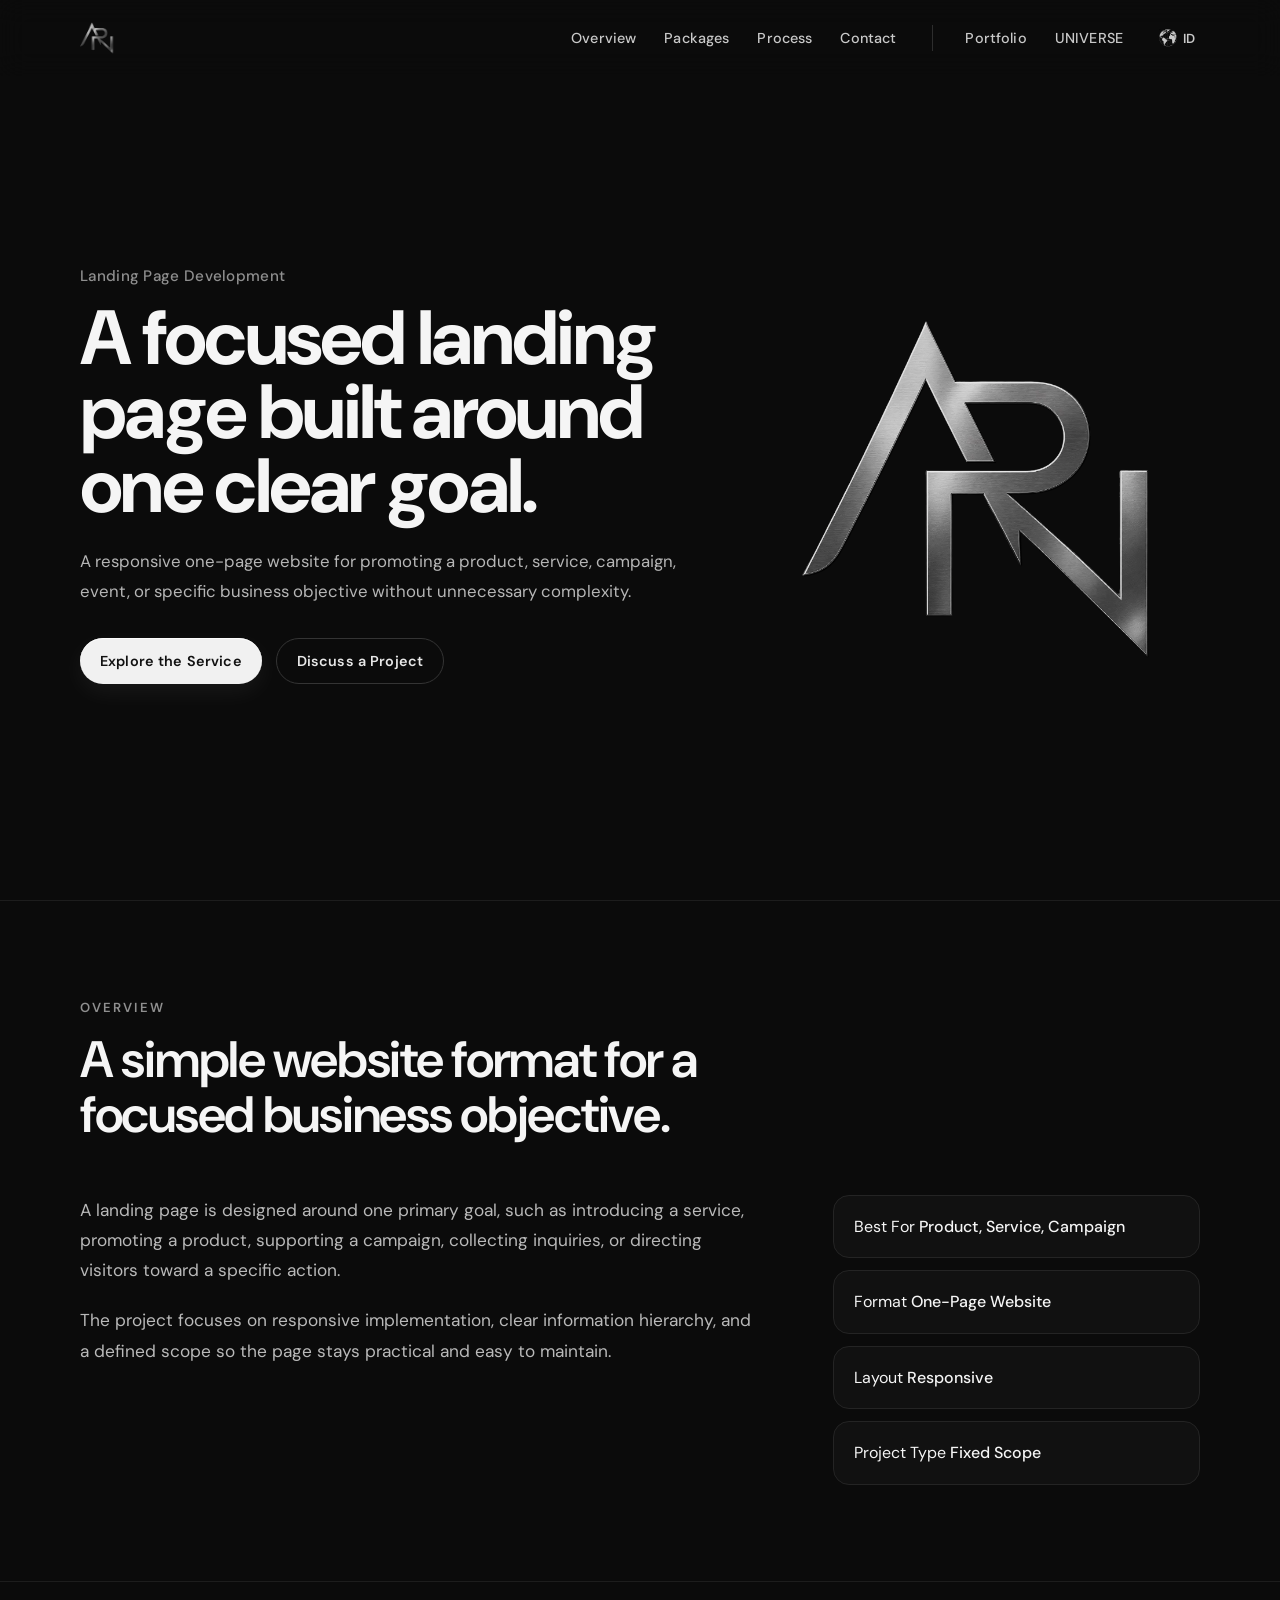
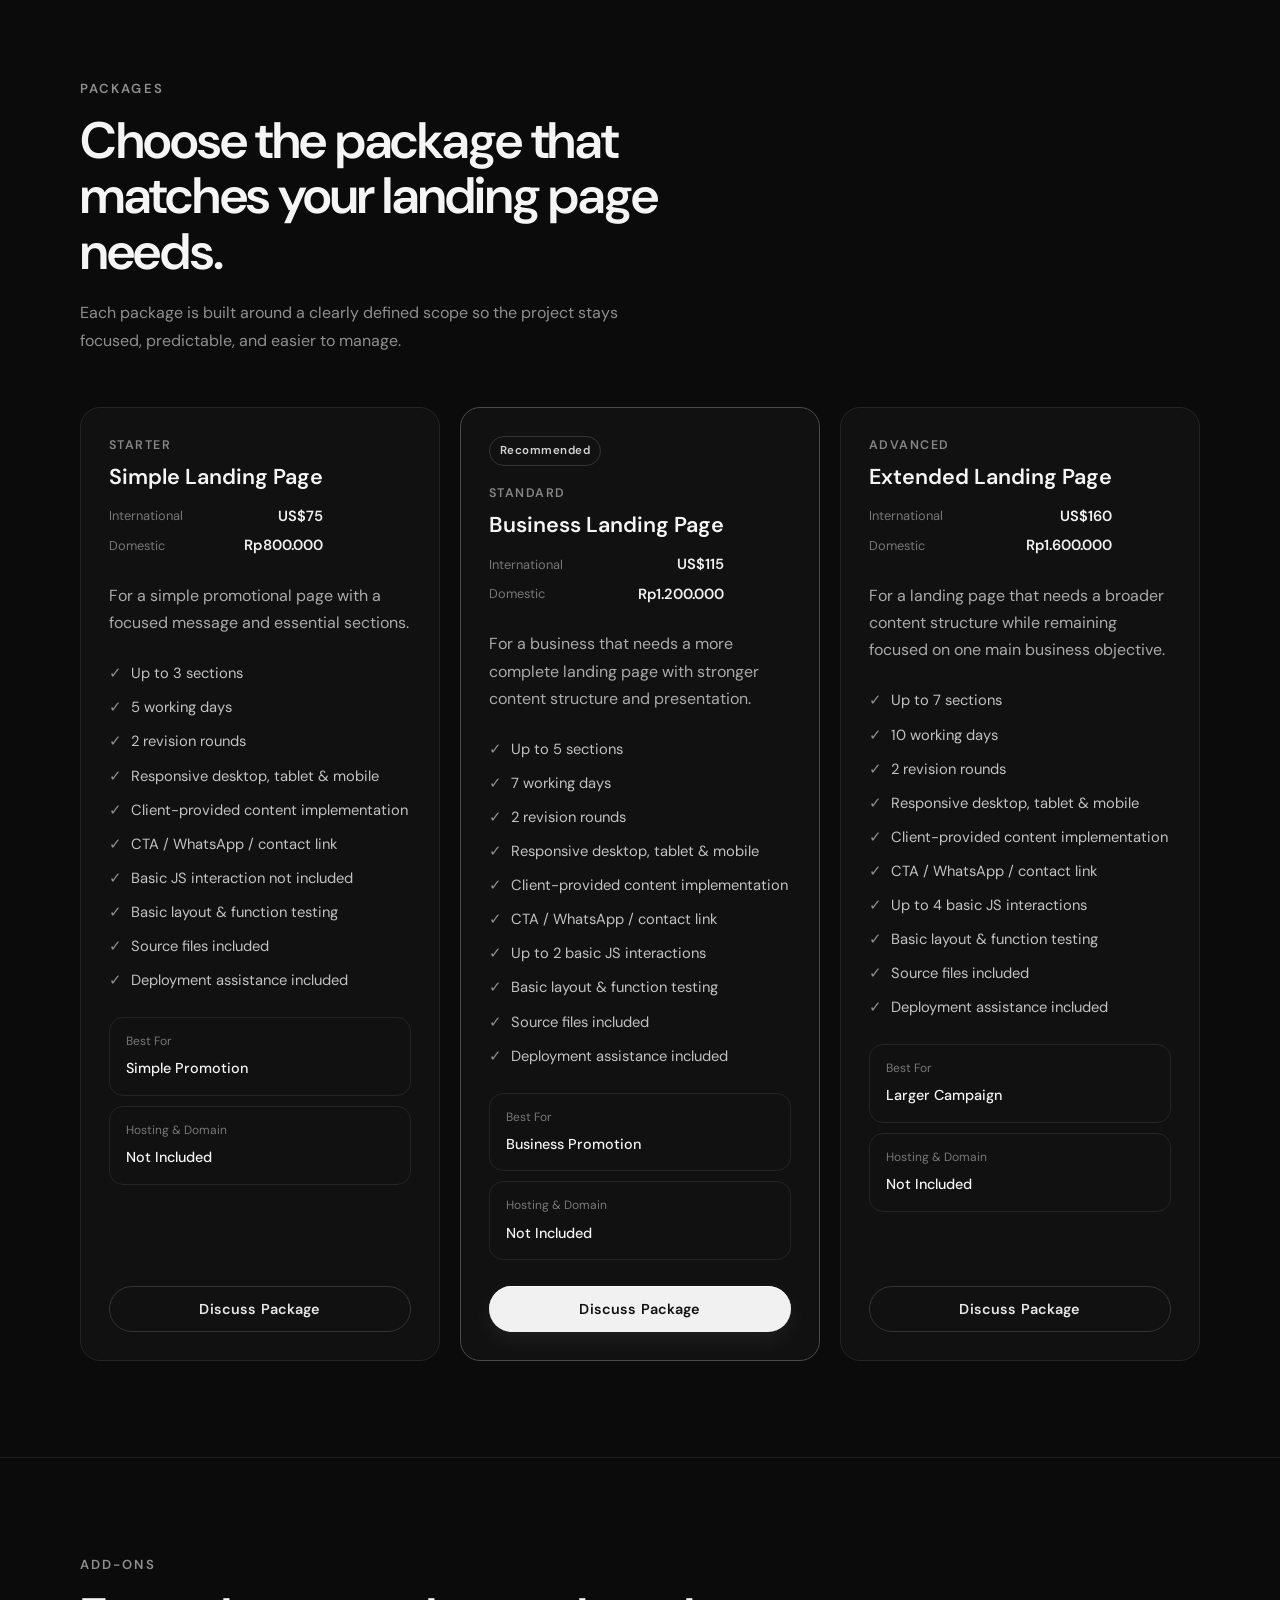
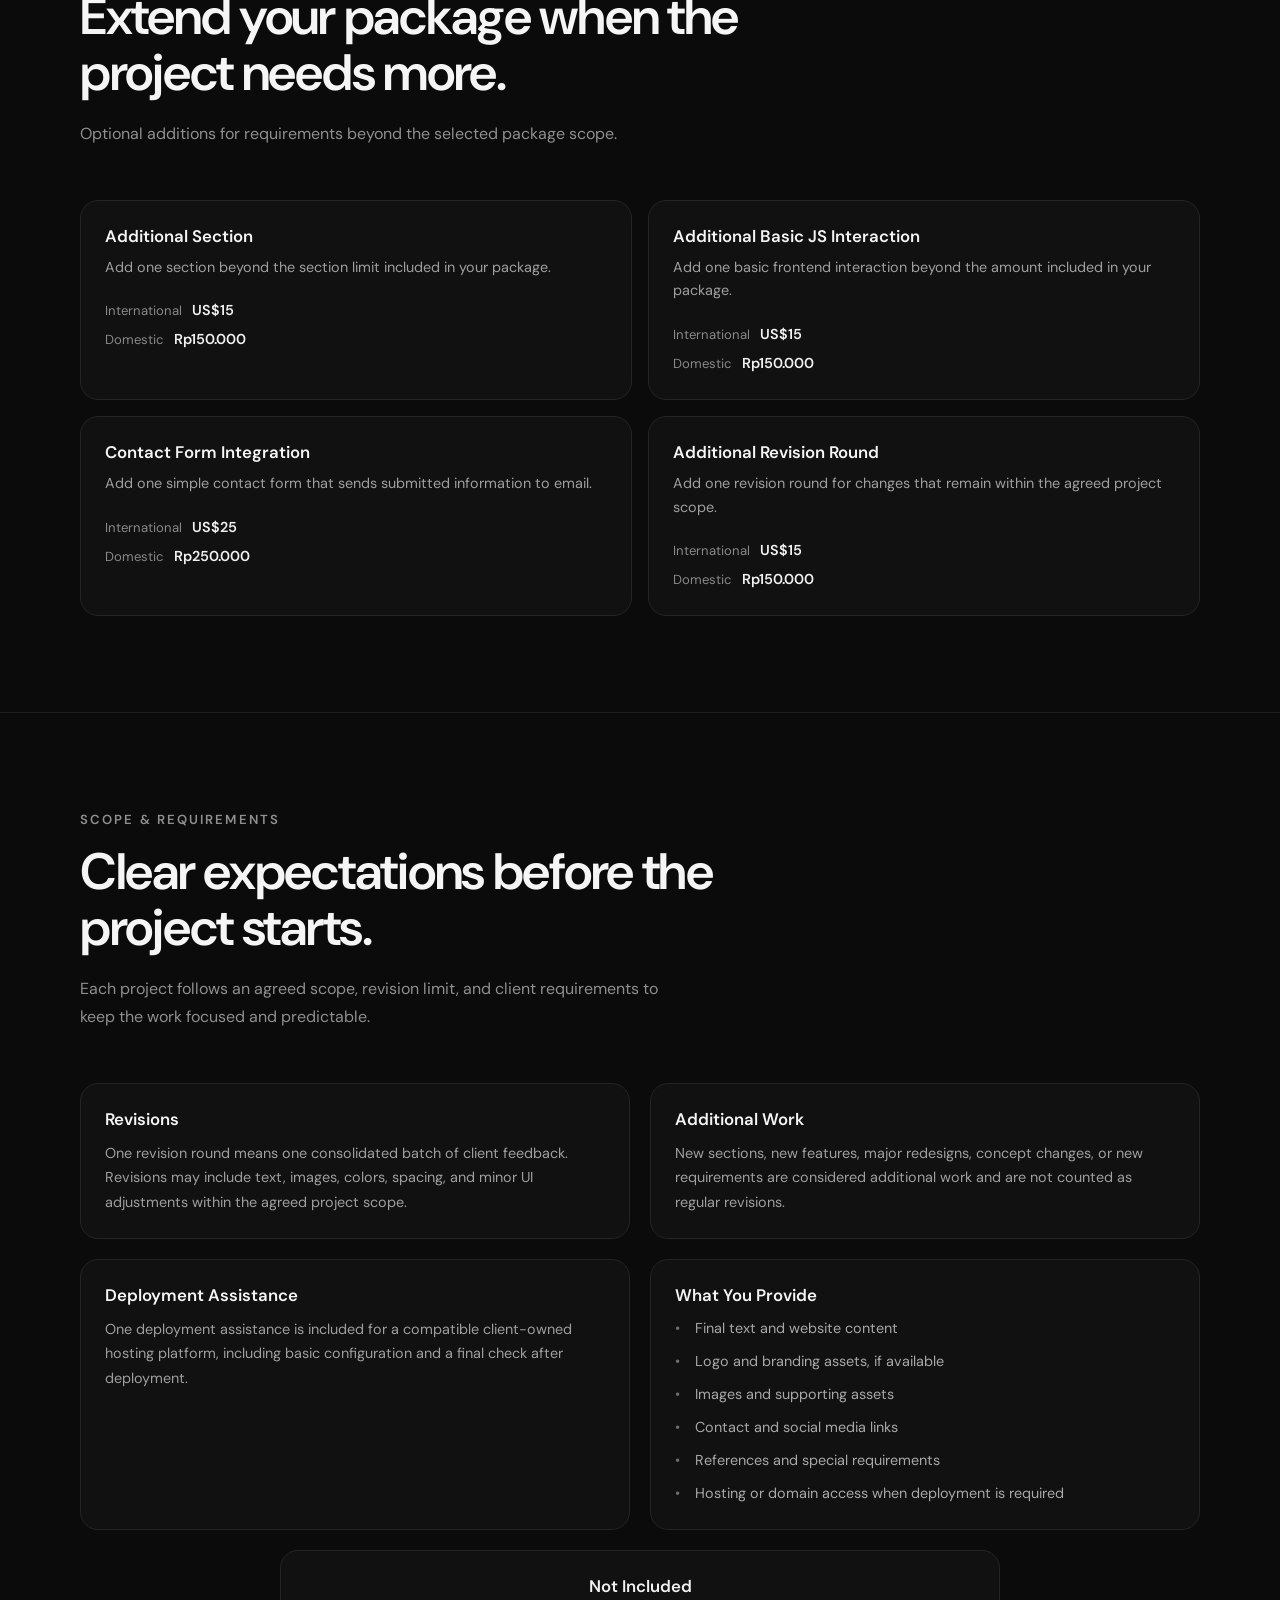
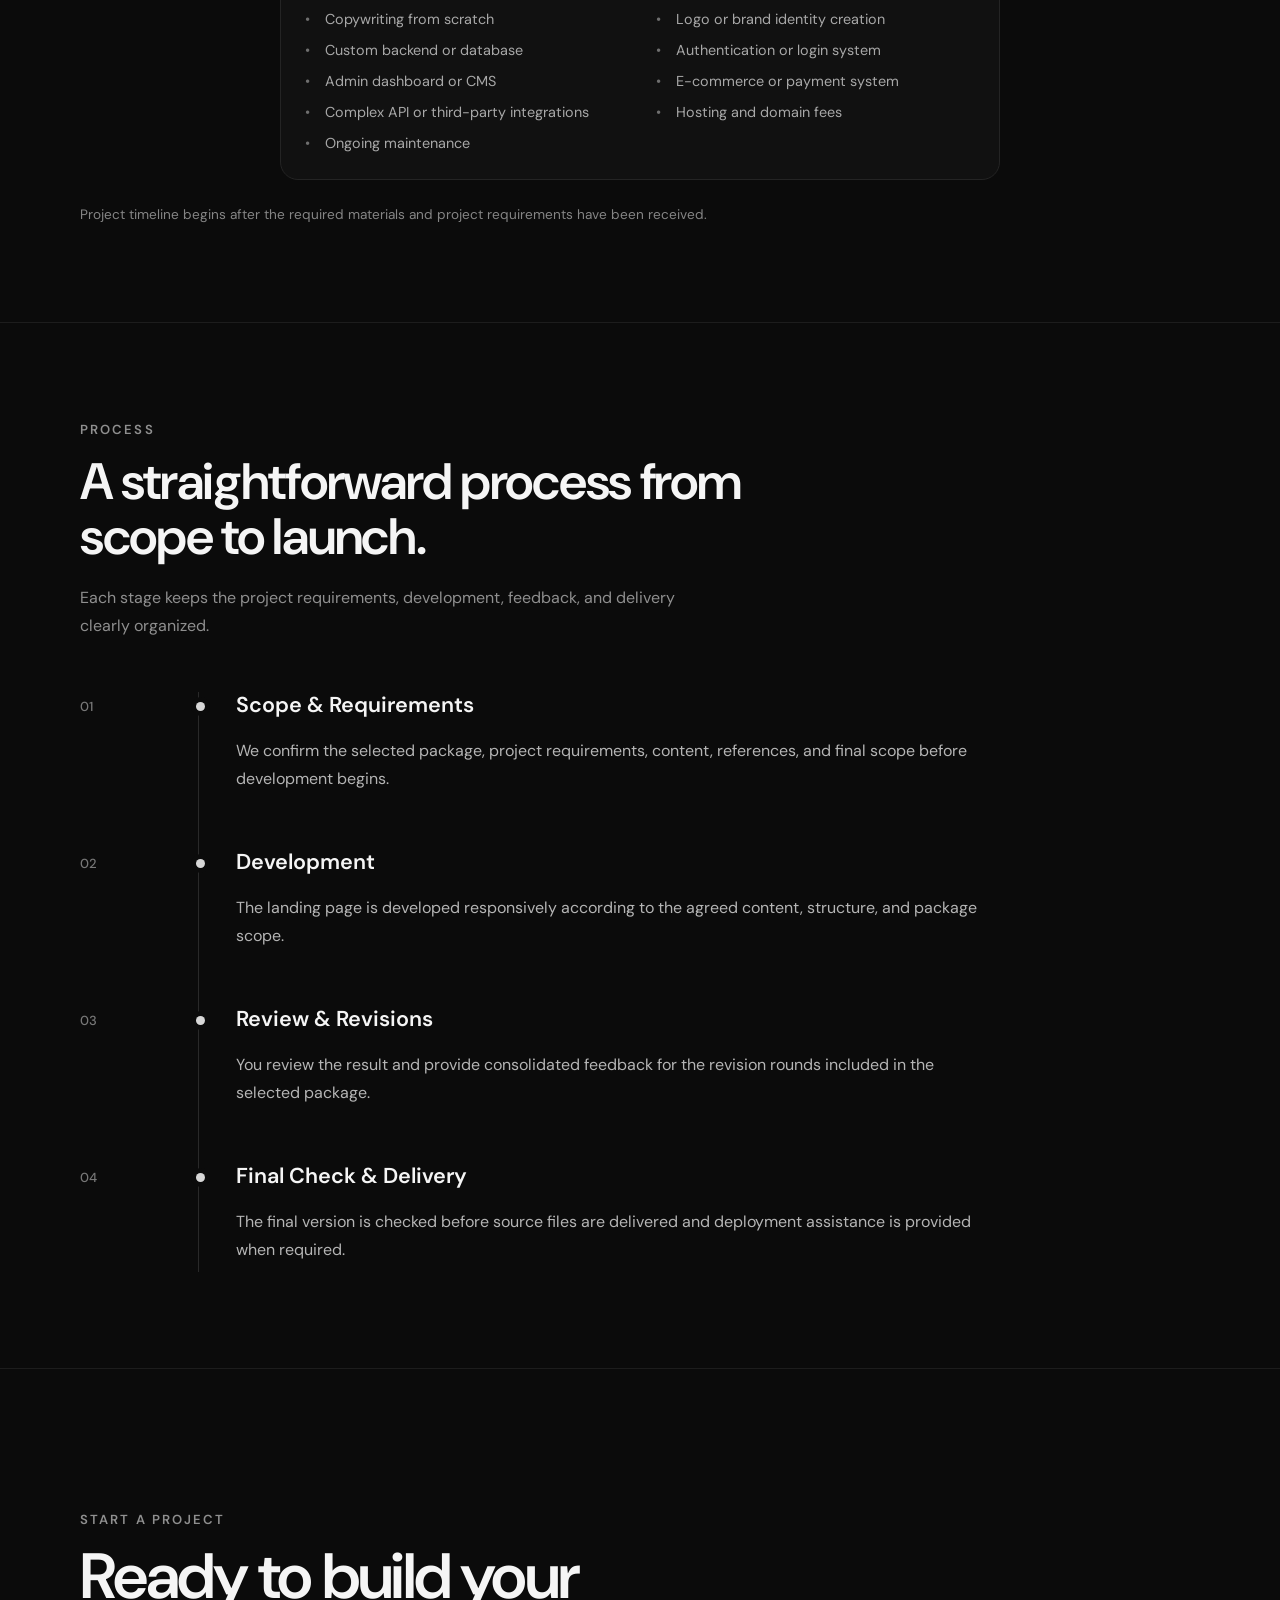
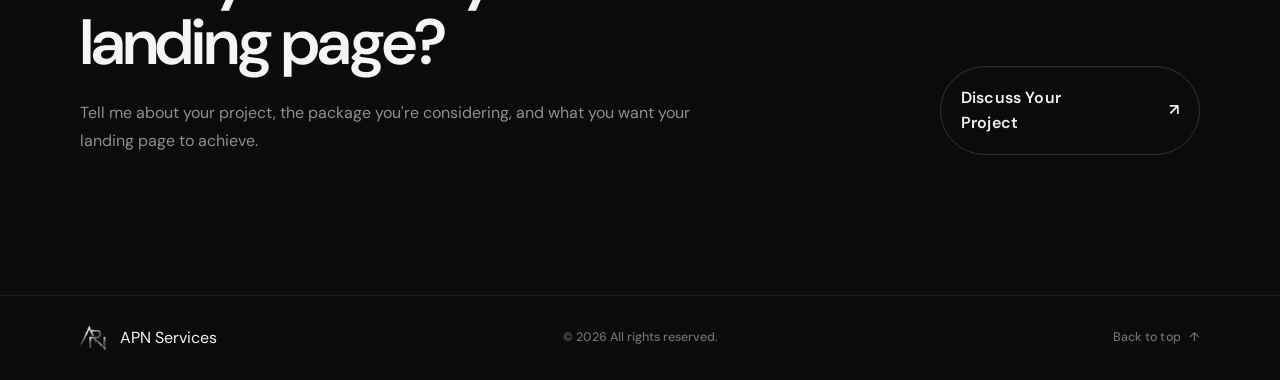
==== commit 498b3d3f: "Landing Page Final Version" ====
--- a/landingpage.html
+++ b/landingpage.html
@@ -25,33 +25,22 @@
     <!-- ===== Header / Navbar ===== -->
     <header id="header">
       <nav class="navbar container">
-        <a href="index.html#hero" class="brand" aria-label="Back to homepage">
+        <a href="#hero" class="brand" aria-label="Back to homepage">
           <img src="assets/icons/apn-logo.webp" alt="APN Logo" class="brand-logo" />
         </a>
 
         <ul class="nav-links">
+          <li><a href="#overview">Overview</a></li>
+          <li><a href="#packages">Packages</a></li>
+          <li><a href="#process">Process</a></li>
+          <li><a href="#contact">Contact</a></li>
+
+          <li class="nav-divider">
+            <a href="https://anandaputran.github.io/">Portfolio</a>
+          </li>
+
           <li>
-            <a href="index.html#services" data-i18n="navServices"> Services </a>
-          </li>
-
-          <li>
-            <a href="index.html#work" data-i18n="navWork"> Work </a>
-          </li>
-
-          <li>
-            <a href="index.html#process" data-i18n="navProcess"> Process </a>
-          </li>
-
-          <li>
-            <a href="index.html#contact" data-i18n="navContact"> Contact </a>
-          </li>
-
-          <li class="nav-divider">
-            <a href="https://anandaputran.github.io/" data-i18n="navPortfolio"> Portfolio </a>
-          </li>
-
-          <li>
-            <a href="https://apnuniverse.github.io/"> UNIVERSE </a>
+            <a href="https://apnuniverse.github.io/">UNIVERSE</a>
           </li>
         </ul>
 
@@ -81,7 +70,7 @@
             <div class="hero-actions">
               <a href="#overview" class="btn btn-primary" data-i18n="landingHeroPrimary"> Explore the Service </a>
 
-              <a href="index.html#contact" class="btn btn-secondary" data-i18n="landingHeroSecondary"> Discuss a Project </a>
+              <a href="#contact" class="btn btn-secondary" data-i18n="landingHeroSecondary"> Discuss a Project </a>
             </div>
           </div>
 
@@ -211,7 +200,7 @@
                   </div>
                 </div>
 
-                <a href="index.html#contact" class="btn btn-secondary" data-i18n="landingPackageDiscuss"> Discuss Package </a>
+                <a href="#contact" class="btn btn-secondary" data-i18n="landingPackageDiscuss"> Discuss Package </a>
               </div>
             </article>
 
@@ -282,7 +271,7 @@
                   </div>
                 </div>
 
-                <a href="index.html#contact" class="btn btn-primary" data-i18n="landingPackageDiscuss"> Discuss Package </a>
+                <a href="#contact" class="btn btn-primary" data-i18n="landingPackageDiscuss"> Discuss Package </a>
               </div>
             </article>
 
@@ -351,7 +340,7 @@
                   </div>
                 </div>
 
-                <a href="index.html#contact" class="btn btn-secondary" data-i18n="landingPackageDiscuss"> Discuss Package </a>
+                <a href="#contact" class="btn btn-secondary" data-i18n="landingPackageDiscuss"> Discuss Package </a>
               </div>
             </article>
           </div>
@@ -448,7 +437,222 @@
           </div>
         </div>
       </section>
+
+      <!-- ===== SCOPE & REQUIREMENTS ===== -->
+      <section id="scope" class="scope">
+        <div class="container">
+          <div class="section-heading">
+            <p class="section-label" data-i18n="landingScopeLabel">Scope & Requirements</p>
+
+            <h2 data-i18n="landingScopeTitle">Clear expectations before the project starts.</h2>
+
+            <p class="section-description" data-i18n="landingScopeDescription">Each project follows an agreed scope, revision limit, and client requirements to keep the work focused and predictable.</p>
+          </div>
+
+          <div class="scope-grid">
+            <!-- ===== Revisions ===== -->
+            <article class="scope-item">
+              <h3 data-i18n="landingScopeRevisionTitle">Revisions</h3>
+
+              <p data-i18n="landingScopeRevisionDescription">
+                One revision round means one consolidated batch of client feedback. Revisions may include text, images, colors, spacing, and minor UI adjustments within the agreed project scope.
+              </p>
+            </article>
+
+            <!-- ===== Additional Work ===== -->
+            <article class="scope-item">
+              <h3 data-i18n="landingScopeAdditionalTitle">Additional Work</h3>
+
+              <p data-i18n="landingScopeAdditionalDescription">New sections, new features, major redesigns, concept changes, or new requirements are considered additional work and are not counted as regular revisions.</p>
+            </article>
+
+            <!-- ===== Deployment ===== -->
+            <article class="scope-item">
+              <h3 data-i18n="landingScopeDeploymentTitle">Deployment Assistance</h3>
+
+              <p data-i18n="landingScopeDeploymentDescription">One deployment assistance is included for a compatible client-owned hosting platform, including basic configuration and a final check after deployment.</p>
+            </article>
+
+            <!-- ===== Client Requirements ===== -->
+            <article class="scope-item">
+              <h3 data-i18n="landingScopeRequirementsTitle">What You Provide</h3>
+
+              <ul class="scope-list">
+                <li data-i18n="landingScopeRequirementContent">Final text and website content</li>
+
+                <li data-i18n="landingScopeRequirementBranding">Logo and branding assets, if available</li>
+
+                <li data-i18n="landingScopeRequirementImages">Images and supporting assets</li>
+
+                <li data-i18n="landingScopeRequirementLinks">Contact and social media links</li>
+
+                <li data-i18n="landingScopeRequirementReferences">References and special requirements</li>
+
+                <li data-i18n="landingScopeRequirementHosting">Hosting or domain access when deployment is required</li>
+              </ul>
+            </article>
+
+            <!-- ===== Not Included ===== -->
+            <article class="scope-item scope-item-wide">
+              <h3 data-i18n="landingScopeExcludedTitle">Not Included</h3>
+
+              <ul class="scope-list">
+                <li data-i18n="landingScopeExcludedCopywriting">Copywriting from scratch</li>
+
+                <li data-i18n="landingScopeExcludedBranding">Logo or brand identity creation</li>
+
+                <li data-i18n="landingScopeExcludedBackend">Custom backend or database</li>
+
+                <li data-i18n="landingScopeExcludedAuth">Authentication or login system</li>
+
+                <li data-i18n="landingScopeExcludedDashboard">Admin dashboard or CMS</li>
+
+                <li data-i18n="landingScopeExcludedCommerce">E-commerce or payment system</li>
+
+                <li data-i18n="landingScopeExcludedIntegration">Complex API or third-party integrations</li>
+
+                <li data-i18n="landingScopeExcludedHosting">Hosting and domain fees</li>
+
+                <li data-i18n="landingScopeExcludedMaintenance">Ongoing maintenance</li>
+              </ul>
+            </article>
+          </div>
+
+          <p class="scope-note" data-i18n="landingScopeTimelineNote">Project timeline begins after the required materials and project requirements have been received.</p>
+        </div>
+      </section>
+
+      <!-- ===== PROCESS ===== -->
+      <section id="process" class="experience">
+        <div class="container">
+          <div class="section-heading">
+            <p class="section-label" data-i18n="landingProcessLabel">Process</p>
+
+            <h2 data-i18n="landingProcessTitle">A straightforward process from scope to launch.</h2>
+
+            <p class="section-description" data-i18n="landingProcessDescription">Each stage keeps the project requirements, development, feedback, and delivery clearly organized.</p>
+          </div>
+
+          <div class="experience-list">
+            <!-- ===== Step 01 ===== -->
+            <article class="experience-item">
+              <div class="experience-date">
+                <span>01</span>
+              </div>
+
+              <div class="experience-content">
+                <div class="experience-header">
+                  <div>
+                    <h3 data-i18n="landingProcessScopeTitle">Scope & Requirements</h3>
+                  </div>
+                </div>
+
+                <p class="experience-description" data-i18n="landingProcessScopeDescription">We confirm the selected package, project requirements, content, references, and final scope before development begins.</p>
+              </div>
+            </article>
+
+            <!-- ===== Step 02 ===== -->
+            <article class="experience-item">
+              <div class="experience-date">
+                <span>02</span>
+              </div>
+
+              <div class="experience-content">
+                <div class="experience-header">
+                  <div>
+                    <h3 data-i18n="landingProcessDevelopmentTitle">Development</h3>
+                  </div>
+                </div>
+
+                <p class="experience-description" data-i18n="landingProcessDevelopmentDescription">The landing page is developed responsively according to the agreed content, structure, and package scope.</p>
+              </div>
+            </article>
+
+            <!-- ===== Step 03 ===== -->
+            <article class="experience-item">
+              <div class="experience-date">
+                <span>03</span>
+              </div>
+
+              <div class="experience-content">
+                <div class="experience-header">
+                  <div>
+                    <h3 data-i18n="landingProcessReviewTitle">Review & Revisions</h3>
+                  </div>
+                </div>
+
+                <p class="experience-description" data-i18n="landingProcessReviewDescription">You review the result and provide consolidated feedback for the revision rounds included in the selected package.</p>
+              </div>
+            </article>
+
+            <!-- ===== Step 04 ===== -->
+            <article class="experience-item">
+              <div class="experience-date">
+                <span>04</span>
+              </div>
+
+              <div class="experience-content">
+                <div class="experience-header">
+                  <div>
+                    <h3 data-i18n="landingProcessDeliveryTitle">Final Check & Delivery</h3>
+                  </div>
+                </div>
+
+                <p class="experience-description" data-i18n="landingProcessDeliveryDescription">The final version is checked before source files are delivered and deployment assistance is provided when required.</p>
+              </div>
+            </article>
+          </div>
+        </div>
+      </section>
+
+      <!-- ===== CONTACT ===== -->
+      <section id="contact" class="contact">
+        <div class="container">
+          <div class="contact-wrapper">
+            <div class="contact-heading">
+              <p class="section-label" data-i18n="landingContactLabel">Start a Project</p>
+
+              <h2>
+                <span data-i18n="landingContactTitleLine1"> Ready to build your </span>
+                <br />
+                <span data-i18n="landingContactTitleLine2"> landing page? </span>
+              </h2>
+
+              <p class="contact-description" data-i18n="landingContactDescription">Tell me about your project, the package you're considering, and what you want your landing page to achieve.</p>
+            </div>
+
+            <div class="contact-actions">
+              <a href="https://wa.me/628XXXXXXXXXX" class="contact-primary" id="whatsappProjectLink" data-service="landingPage" target="_blank" rel="noopener noreferrer">
+                <span data-i18n="landingContactButton"> Discuss Your Project </span>
+                <span aria-hidden="true">↗</span>
+              </a>
+            </div>
+          </div>
+        </div>
+      </section>
     </main>
+
+    <!-- ===== FOOTER ===== -->
+    <footer class="footer">
+      <div class="container">
+        <div class="footer-wrapper">
+          <div class="footer-brand">
+            <img src="assets/icons/apn-logo.webp" alt="APN Logo" class="footer-logo" />
+            <span>APN Services</span>
+          </div>
+
+          <div class="footer-copy">
+            <span>© 2026</span>
+            <span data-i18n="footerRights">All rights reserved.</span>
+          </div>
+
+          <a href="#hero" class="back-to-top">
+            <span data-i18n="footerBackToTop">Back to top</span>
+            <span aria-hidden="true">↑</span>
+          </a>
+        </div>
+      </div>
+    </footer>
 
     <script src="data/translations.js"></script>
     <script src="assets/js/main.js"></script>
--- a/assets/css/style.css
+++ b/assets/css/style.css
@@ -888,14 +888,14 @@
 }
 
 .credential-item p,
-.credential-item > span {
+.credential-item>span {
   color: #777777;
   font-size: 0.82rem;
   font-weight: 500;
   line-height: 1.5;
 }
 
-.credential-item > span {
+.credential-item>span {
   flex-shrink: 0;
   text-align: right;
 }
@@ -1210,9 +1210,27 @@
 }
 
 .package-price {
+  display: grid;
+  gap: 6px;
   margin-top: 14px;
-  color: #8e8e8e;
-  font-size: 0.85rem;
+}
+
+.package-price-item {
+  display: flex;
+  align-items: center;
+  justify-content: space-between;
+  gap: 16px;
+}
+
+.package-price-item span {
+  color: #777777;
+  font-size: 0.8rem;
+}
+
+.package-price-item strong {
+  color: #f1f1f1;
+  font-size: 0.92rem;
+  font-weight: 600;
 }
 
 .package-body {
@@ -1256,7 +1274,7 @@
   margin-bottom: 26px;
 }
 
-.package-meta > div {
+.package-meta>div {
   padding: 14px 16px;
   border: 1px solid #242424;
   border-radius: 14px;
@@ -1335,6 +1353,92 @@
   color: #f1f1f1;
   font-size: 0.9rem;
   font-weight: 600;
+}
+
+/* ===== SCOPE & REQUIREMENTS ===== */
+
+.scope {
+  border-top: 1px solid #1d1d1d;
+}
+
+.scope-grid {
+  display: grid;
+  grid-template-columns: repeat(2, minmax(0, 1fr));
+  gap: 20px;
+}
+
+.scope-item-wide {
+  grid-column: 1 / -1;
+  width: min(720px, 100%);
+  justify-self: center;
+  border-color: #343434;
+  background: #131313;
+}
+
+.scope-item-wide h3 {
+  text-align: center;
+  margin-bottom: 18px;
+  color: #f1f1f1;
+}
+
+.scope-item-wide .scope-list {
+  grid-template-columns: repeat(2, minmax(0, 1fr));
+  column-gap: 32px;
+  row-gap: 8px;
+}
+
+.scope-item {
+  padding: 24px;
+  border: 1px solid #242424;
+  border-radius: 18px;
+  background: #111111;
+}
+
+.scope-item-wide {
+  grid-column: 1 / -1;
+}
+
+.scope-item h3 {
+  margin-bottom: 10px;
+  font-size: 1.05rem;
+  line-height: 1.35;
+  font-weight: 600;
+}
+
+.scope-item p {
+  color: #9f9f9f;
+  font-size: 0.9rem;
+  line-height: 1.7;
+}
+
+.scope-list {
+  display: grid;
+  gap: 10px;
+  margin: 0;
+  padding: 0;
+  list-style: none;
+}
+
+.scope-list li {
+  position: relative;
+  padding-left: 20px;
+  color: #a8a8a8;
+  font-size: 0.9rem;
+  line-height: 1.6;
+}
+
+.scope-list li::before {
+  content: "•";
+  position: absolute;
+  left: 0;
+  color: #6f6f6f;
+}
+
+.scope-note {
+  margin-top: 24px;
+  color: #858585;
+  font-size: 0.85rem;
+  line-height: 1.6;
 }
 
 /* ===== Responsive: Tablet & Mobile ===== */
@@ -1566,6 +1670,7 @@
   .service-card {
     min-height: 340px;
   }
+
   .nav-divider {
     margin-left: 0;
     margin-top: 0.5rem;
@@ -1578,56 +1683,74 @@
   }
 
   /* ===== TABLET PACKAGES ===== */
-
-.packages-grid {
+  .packages-grid {
+    grid-template-columns: 1fr;
+    gap: 16px;
+  }
+
+  .package-card {
+    padding: 24px;
+  }
+
+  .package-header {
+    align-items: center;
+  }
+
+  .package-toggle {
+    display: inline-flex;
+    flex: 0 0 auto;
+    width: 38px;
+    height: 38px;
+    align-items: center;
+    justify-content: center;
+    border: 1px solid #303030;
+    border-radius: 50%;
+    background: transparent;
+    color: #d4d4d4;
+    font-size: 1.1rem;
+    cursor: pointer;
+  }
+
+  .package-card:not(.is-open) .package-body {
+    display: none;
+  }
+
+  .package-card.is-open .package-body {
+    display: flex;
+  }
+
+  /* ===== TABLET ADD-ONS ===== */
+  .addons-grid {
+    grid-template-columns: 1fr;
+  }
+
+  .addon-card {
+    padding: 22px;
+  }
+
+  /* ===== TABLET SCOPE ===== */
+  .scope-grid {
+    grid-template-columns: 1fr;
+  }
+
+  .scope-item-wide {
+    width: 100%;
+  }
+
+  .scope-item-wide h3 {
+  text-align: left;
+}
+
+.scope-item-wide .scope-list {
   grid-template-columns: 1fr;
-  gap: 16px;
-}
-
-.package-card {
-  padding: 24px;
-}
-
-.package-header {
-  align-items: center;
-}
-
-.package-toggle {
-  display: inline-flex;
-  flex: 0 0 auto;
-  width: 38px;
-  height: 38px;
-  align-items: center;
-  justify-content: center;
-  border: 1px solid #303030;
-  border-radius: 50%;
-  background: transparent;
-  color: #d4d4d4;
-  font-size: 1.1rem;
-  cursor: pointer;
-}
-
-.package-card:not(.is-open) .package-body {
-  display: none;
-}
-
-.package-card.is-open .package-body {
-  display: flex;
-}
-
-/* ===== TABLET ADD-ONS ===== */
-
-.addons-grid {
-  grid-template-columns: 1fr;
-}
-
-.addon-card {
-  padding: 22px;
-}
+}
+
+  .scope-item {
+    padding: 22px;
+  }
 }
 
 /* ===== Responsive: Small Mobile ===== */
-
 @media (max-width: 600px) {
   .navbar {
     min-height: 68px;
@@ -1904,7 +2027,7 @@
     padding: 18px 0;
   }
 
-  .credential-item > span {
+  .credential-item>span {
     text-align: left;
   }
 
@@ -2029,48 +2152,60 @@
     border-top: 1px solid #2d2d2d;
   }
 
-    /* ===== MOBILE PACKAGES ===== */
-      .package-toggle {
-      display: none;
-      flex: 0 0 auto;
-      width: 38px;
-      height: 38px;
-      align-items: center;
-      justify-content: center;
-      border: 1px solid #303030;
-      border-radius: 50%;
-      background: transparent;
-      color: #d4d4d4;
-      font-size: 1.1rem;
-      cursor: pointer;
-    }
-  
-    .package-toggle {
-      display: inline-flex;
-    }
-  
-    .package-card:not(.is-open) .package-body {
-      display: none;
-    }
-  
-    .package-card.is-open .package-body {
-      display: flex;
-    }
-  
-    .package-description {
-      margin-top: 22px;
-    }
-
-    /* ===== MOBILE ADD-ONS ===== */
-    
-    .addon-card {
-      padding: 20px;
-    }
-    
-    .addon-description {
-      margin-bottom: 18px;
-    }
-  }
+  /* ===== MOBILE PACKAGES ===== */
+  .package-toggle {
+    display: none;
+    flex: 0 0 auto;
+    width: 38px;
+    height: 38px;
+    align-items: center;
+    justify-content: center;
+    border: 1px solid #303030;
+    border-radius: 50%;
+    background: transparent;
+    color: #d4d4d4;
+    font-size: 1.1rem;
+    cursor: pointer;
+  }
+
+  .package-toggle {
+    display: inline-flex;
+  }
+
+  .package-card:not(.is-open) .package-body {
+    display: none;
+  }
+
+  .package-card.is-open .package-body {
+    display: flex;
+  }
+
+  .package-description {
+    margin-top: 22px;
+  }
+
+  /* ===== MOBILE ADD-ONS ===== */
+  .addon-card {
+    padding: 20px;
+  }
+
+  .addon-description {
+    margin-bottom: 18px;
+  }
+
+  /* ===== MOBILE SCOPE ===== */
+  .scope-item {
+    padding: 20px;
+  }
+
+  .scope-list {
+    gap: 8px;
+  }
+
+  .scope-note {
+    margin-top: 20px;
+  }
+}
 
 /* ===== Reduced Motion ===== */
 
@@ -2087,4 +2222,4 @@
     animation-duration: 0.01ms !important;
     animation-iteration-count: 1 !important;
   }
-}
+}
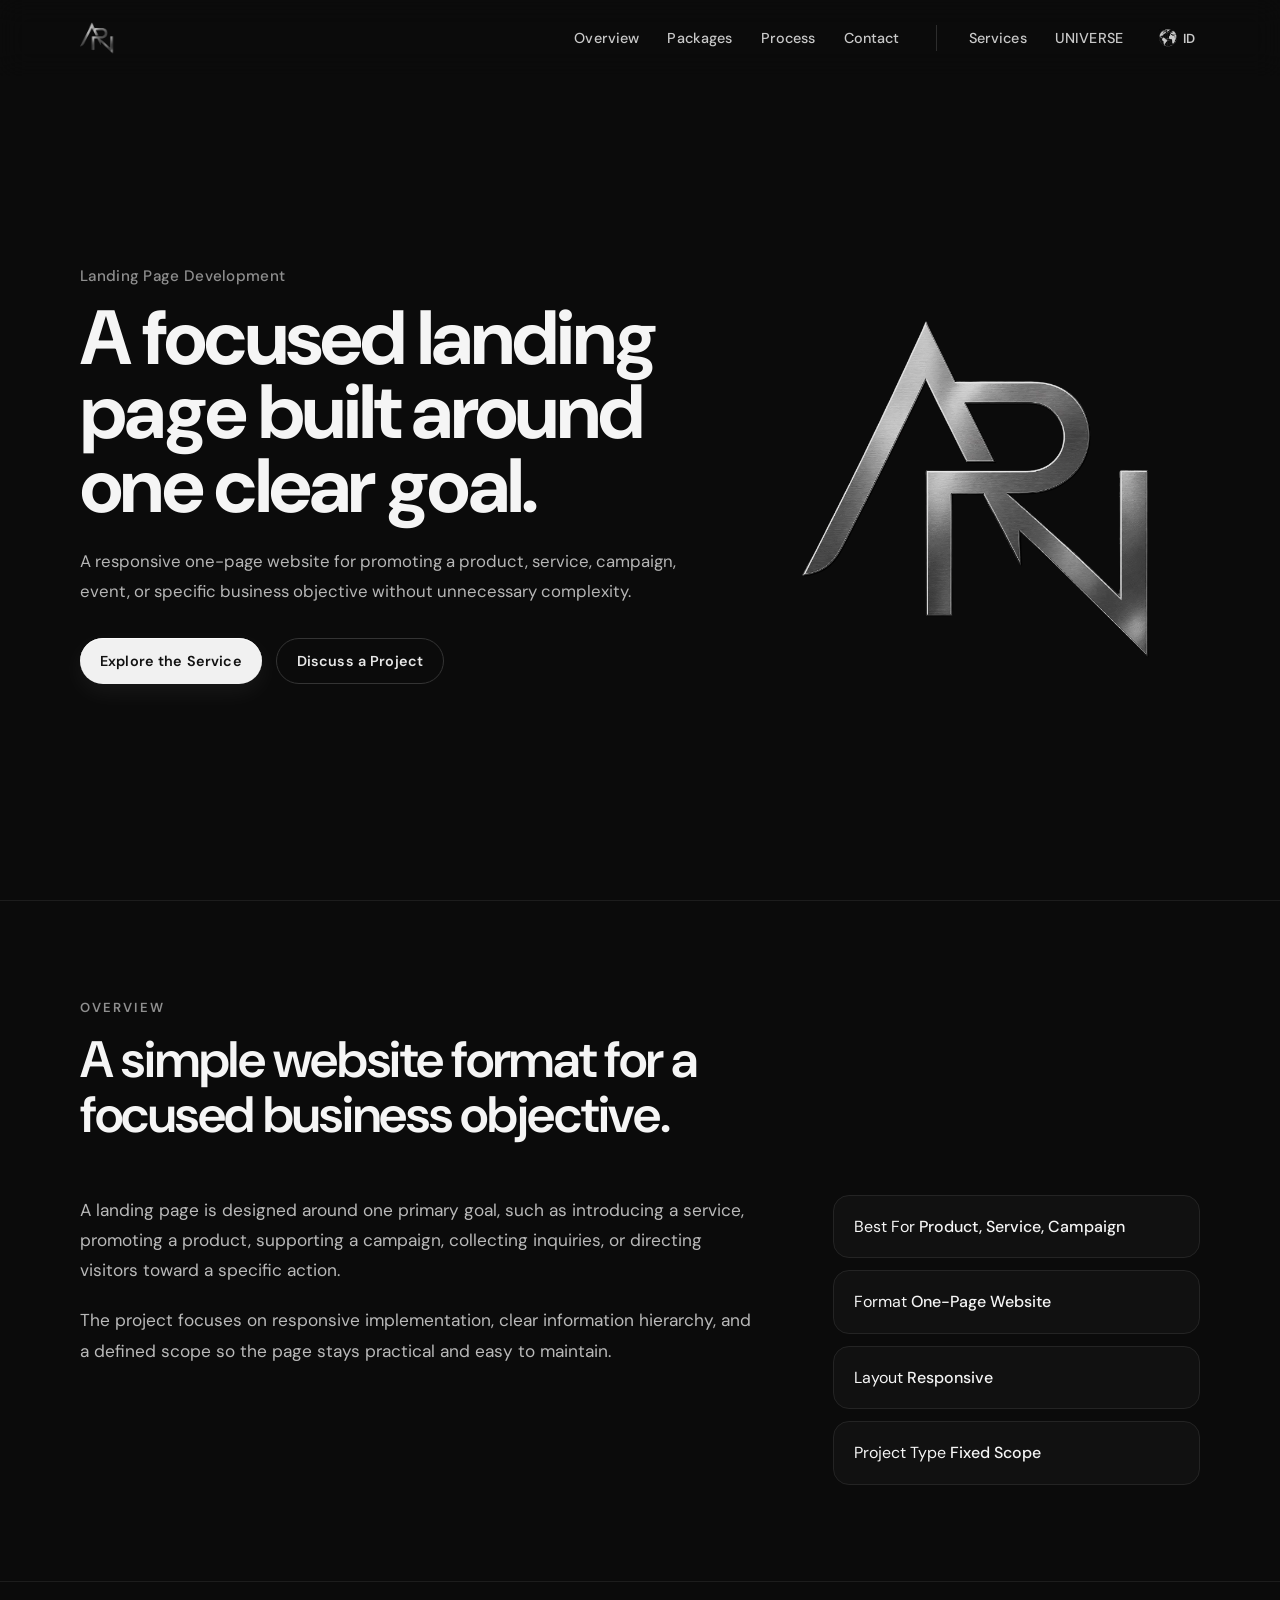
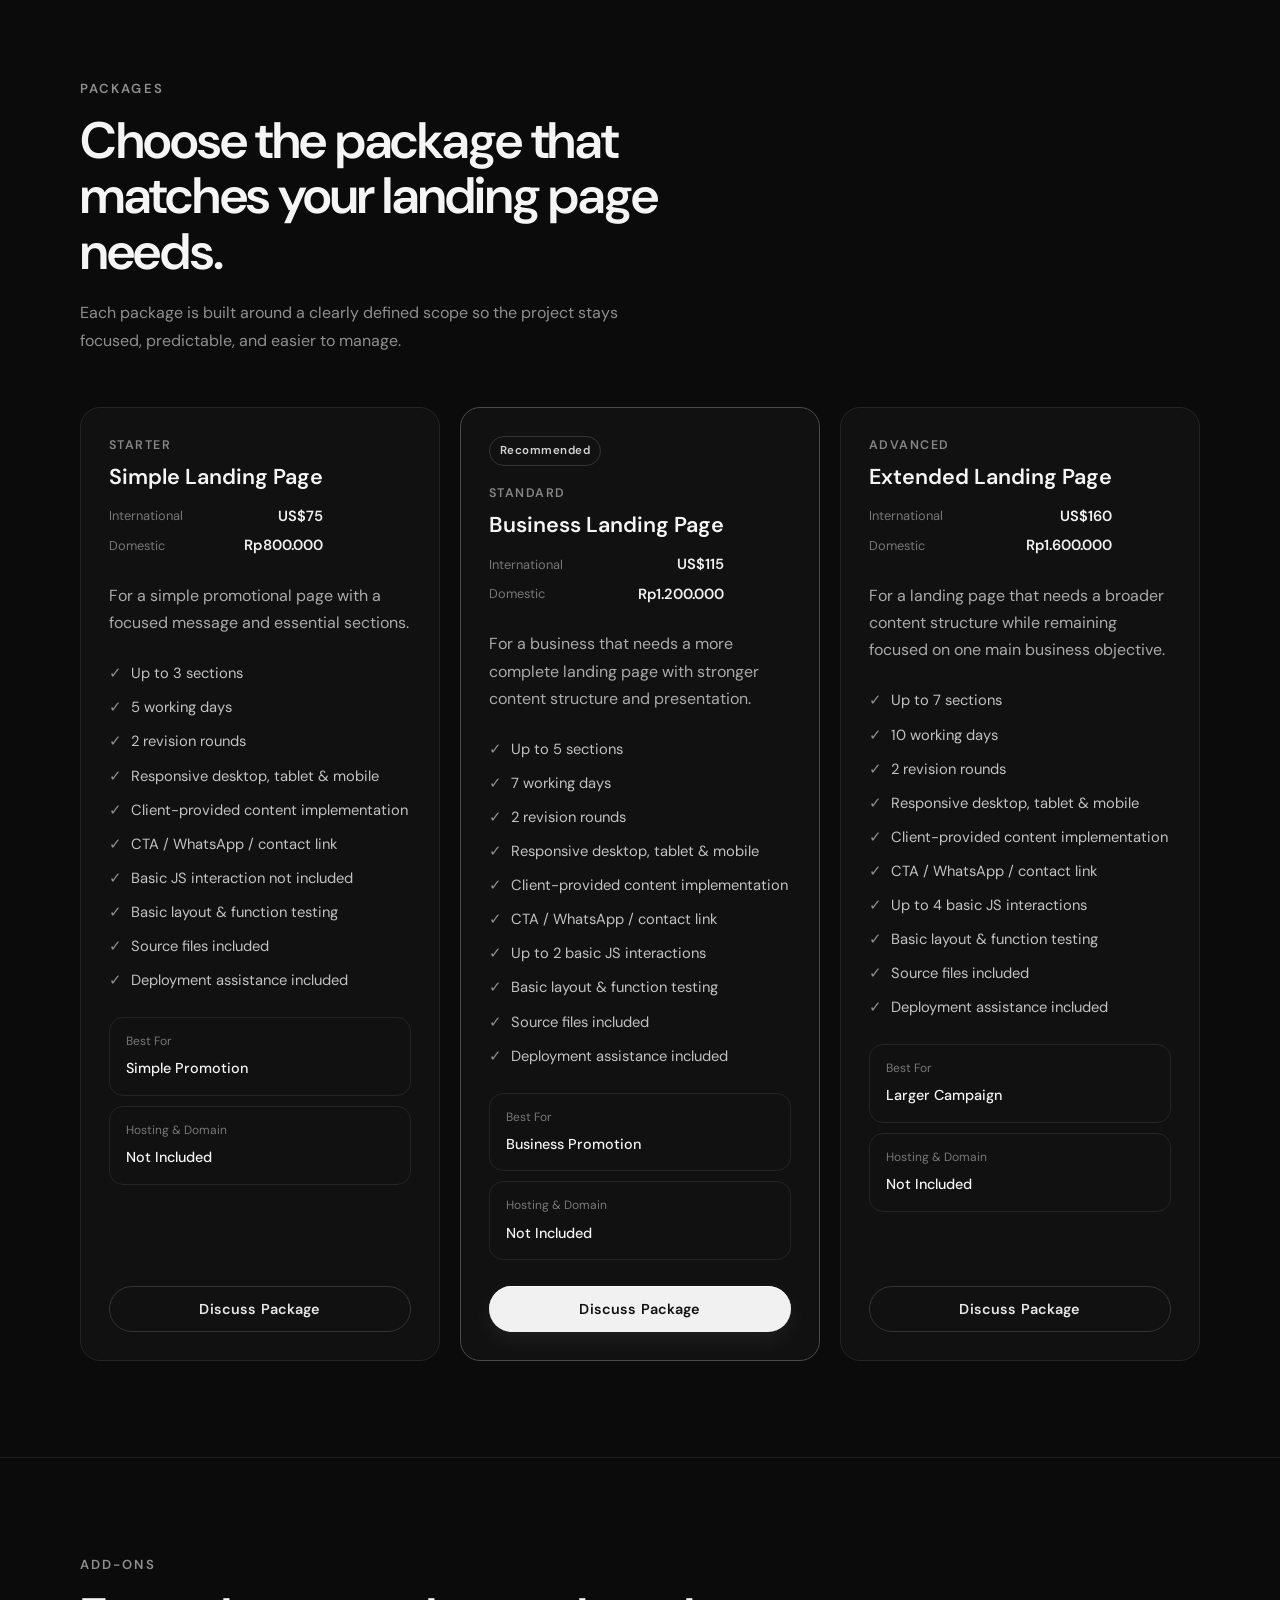
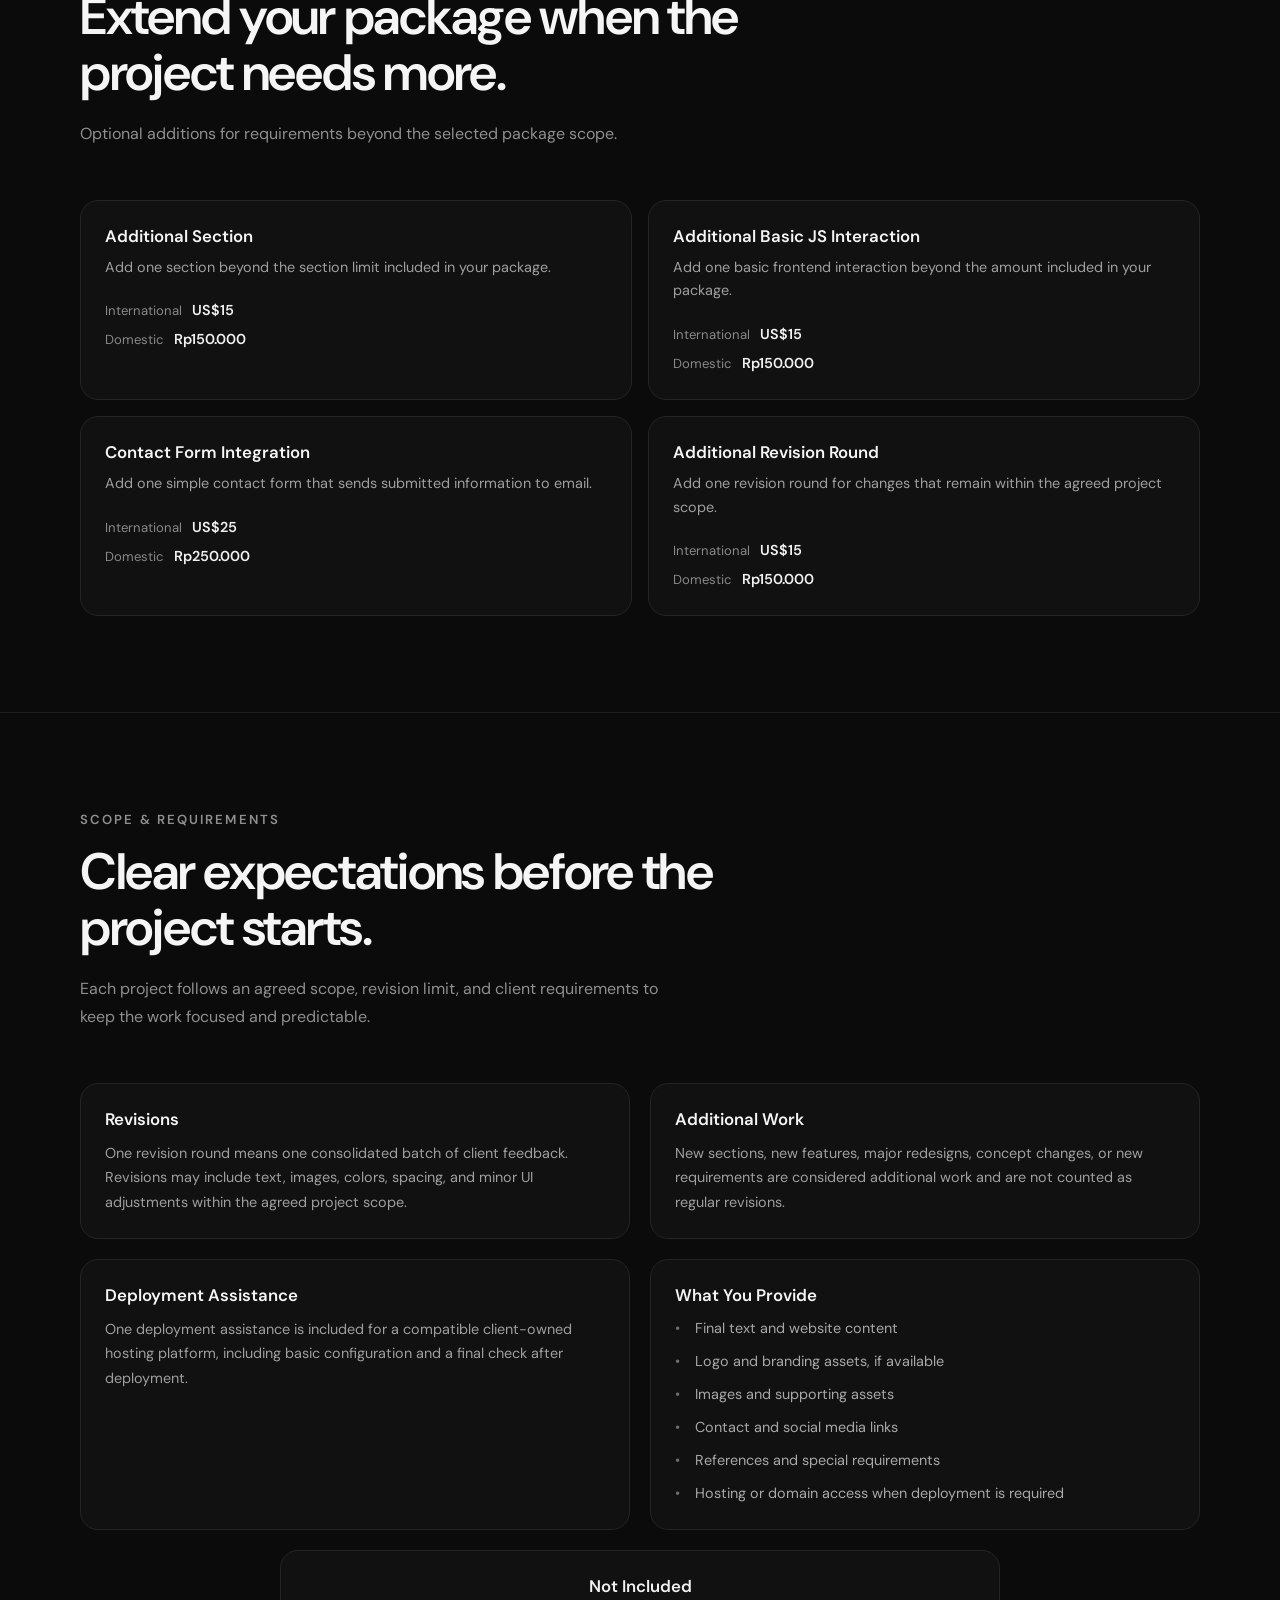
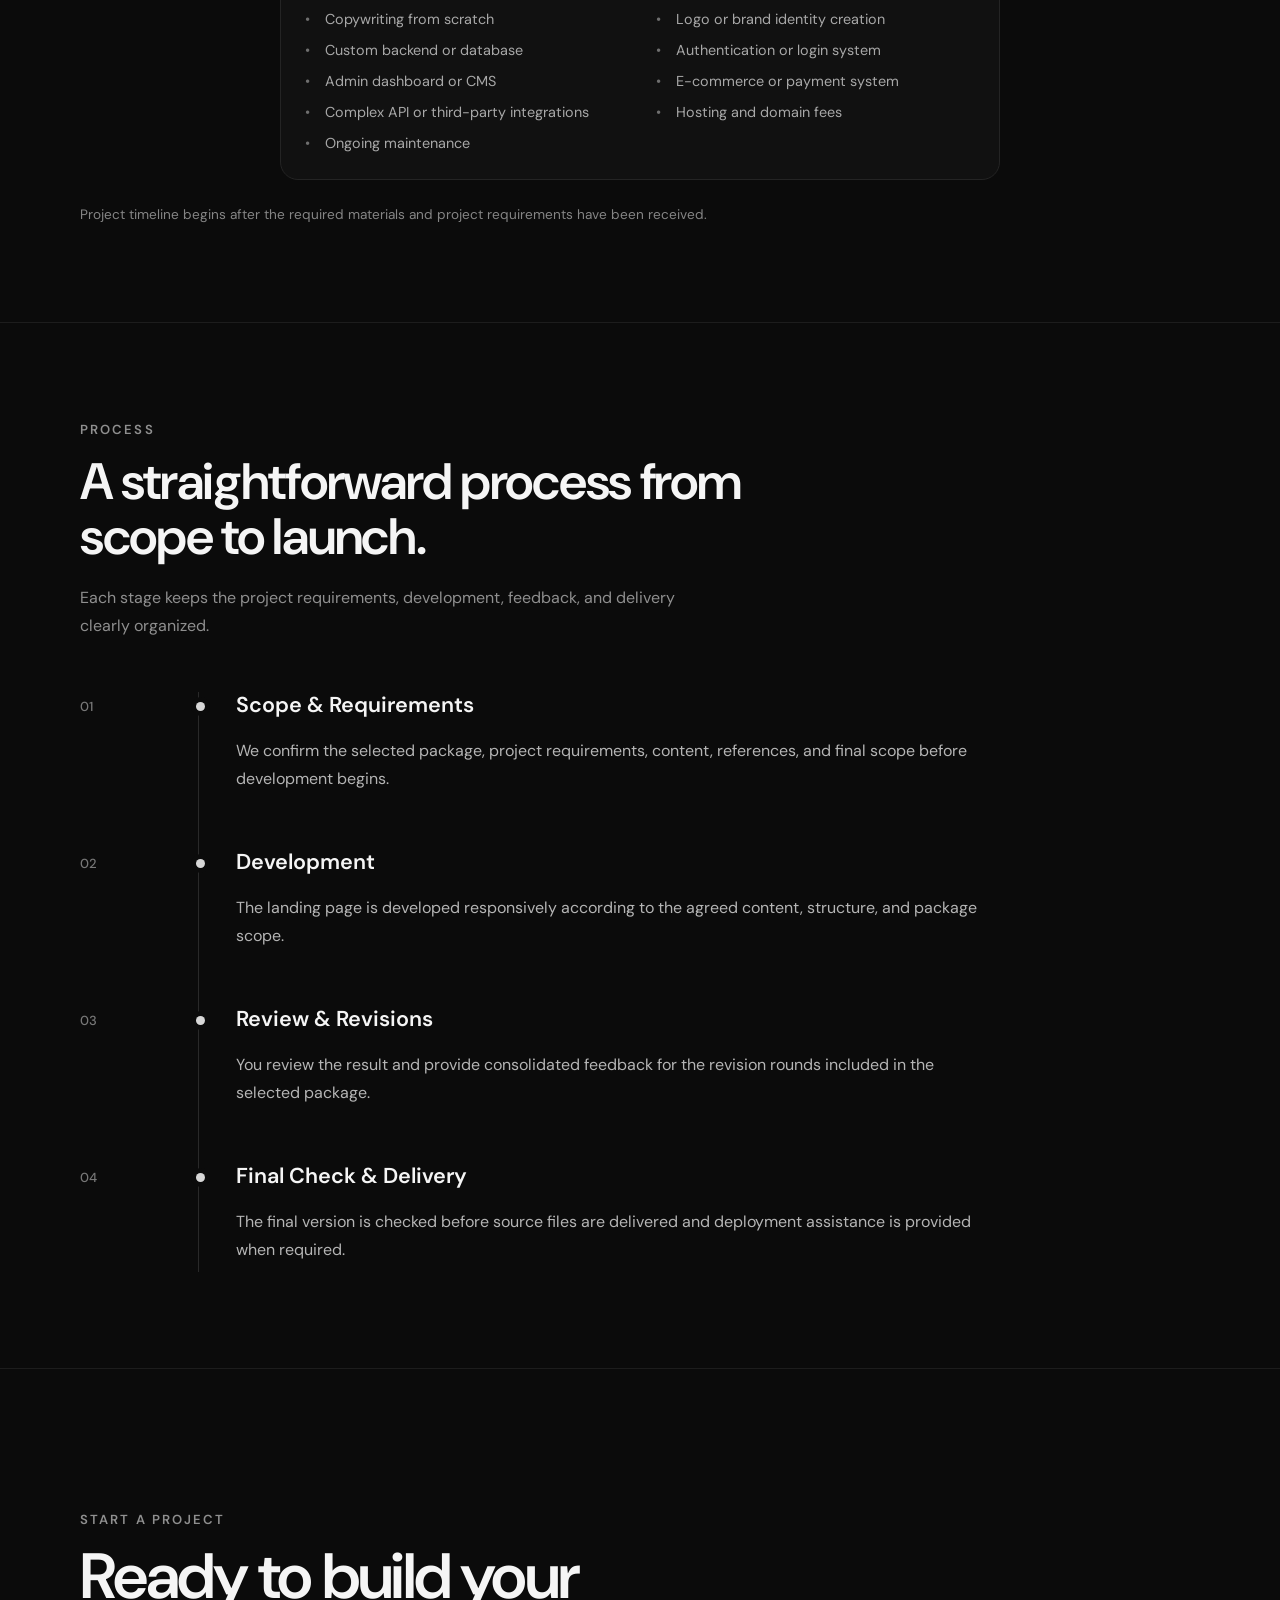
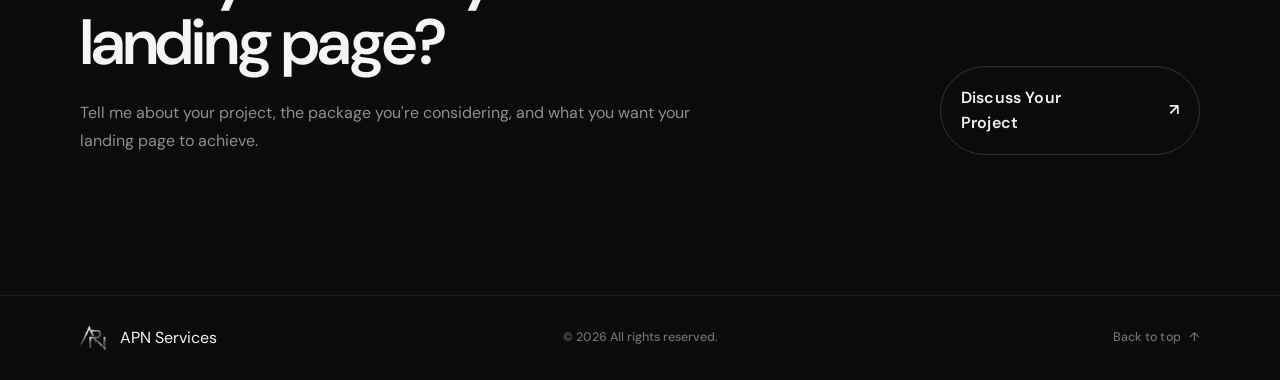
==== commit b16d9521: "Mini Update" ====
--- a/landingpage.html
+++ b/landingpage.html
@@ -36,7 +36,7 @@
           <li><a href="#contact">Contact</a></li>
 
           <li class="nav-divider">
-            <a href="https://anandaputran.github.io/">Portfolio</a>
+            <a href="https://anandaputran.github.io/" data-i18n="navServices">Service</a>
           </li>
 
           <li>
